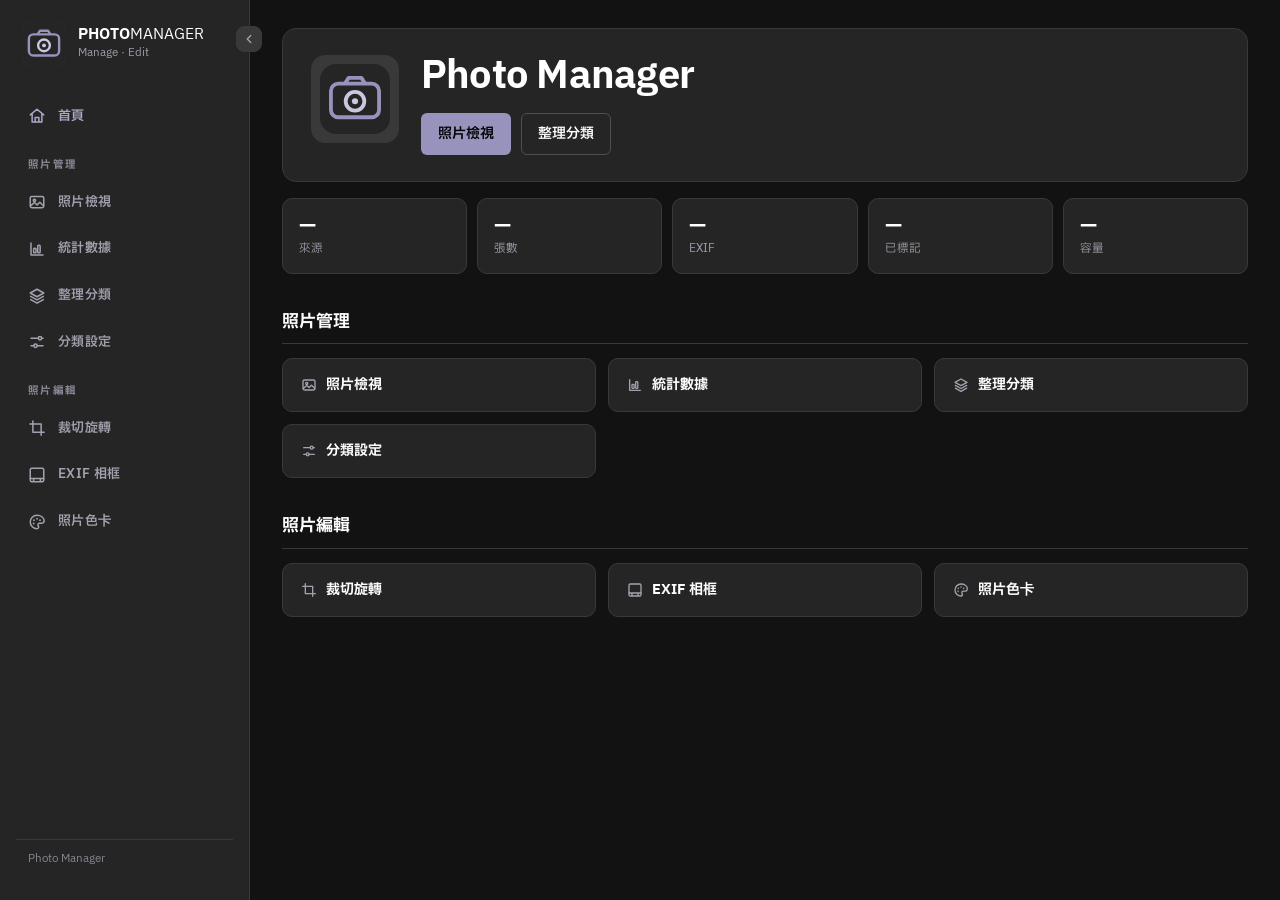
==== index.html @ 5a80de4b "feat: add photo editing tools, modal dialogs, notifications, and sidebar functionality - Implemented" ====
<!DOCTYPE html>
<html lang="zh-Hant">

<head>
  <meta charset="UTF-8">
  <meta name="viewport" content="width=device-width, initial-scale=1.0, viewport-fit=cover">
  <title>Photo Manager</title>
  <meta name="description" content="純前端的照片工具箱: EXIF 檢視與統計、就地分類整理、裁切旋轉、EXIF 相框、照片色卡。照片不會上傳。">
  <meta name="theme-color" content="#252525">

  <meta property="og:type" content="website">
  <meta property="og:title" content="Photo Manager">
  <meta property="og:description" content="純前端的照片工具箱, 照片不會離開這台電腦。">
  <meta property="og:locale" content="zh_TW">
  <meta name="twitter:card" content="summary">

  <link rel="icon" href="assets/images/icon.svg">
  <meta name="apple-mobile-web-app-capable" content="yes">
  <meta name="apple-mobile-web-app-title" content="Photo Manager">

  <link rel="preconnect" href="https://fonts.googleapis.com">
  <link rel="preconnect" href="https://fonts.gstatic.com" crossorigin>
  <link rel="stylesheet"
    href="https://fonts.googleapis.com/css2?family=IBM+Plex+Sans+JP:wght@400;500;700&family=JetBrains+Mono:wght@400;500;700&display=swap">

  <link rel="stylesheet" href="css/theme.css">
  <link rel="stylesheet" href="css/layout.css">
  <link rel="stylesheet" href="css/components.css">
  <link rel="stylesheet" href="css/tools.css">
  <link rel="stylesheet" href="css/pages.css">
  <link rel="stylesheet" href="css/photo.css">
</head>

<body>
  <a class="skip-link" href="#page-outlet">跳到主要內容</a>
  <div class="app">
    <nav class="side-nav" id="side-nav" aria-label="主導覽">
      <button type="button" id="sidebar-toggle" class="sidebar-toggle" aria-label="收合側邊欄" aria-expanded="true"
        title="收合側邊欄">
        <span class="svg-icon icon-chevron-left" style="width:14px;height:14px" aria-hidden="true"></span>
      </button>
      <a class="brand" href="#/home">
        <img class="brand-logo" src="assets/images/icon.svg" alt="Photo Manager 標誌">
        <div class="brand-text">
          <div class="brand-name"><strong>PHOTO</strong>MANAGER</div>
          <div class="brand-sub">Manage · Edit</div>
        </div>
      </a>
      <button type="button" id="nav-menu-toggle" class="nav-menu-toggle" aria-label="開啟選單" aria-expanded="false"
        aria-controls="primary-nav" title="選單">
        <span class="svg-icon icon-menu" style="width:20px;height:20px" aria-hidden="true"></span>
      </button>
      <div class="nav-group" id="primary-nav"></div>
      <div class="nav-spacer"></div>
      <div class="nav-foot" id="nav-foot">
        <div>Photo Manager</div>
      </div>
    </nav>

    <main class="main">
      <!-- 照片來源是跨頁共用的狀態, 所以留在外殼上, 只在需要它的頁面顯示。 -->
      <div class="source-bar" id="sourceBar" hidden>
        <button class="upload-btn" id="pickFolderBtn">開啟資料夾</button>
        <label class="check" title="連同子資料夾裡的照片一起讀入">
          <input type="checkbox" id="recursiveChk" checked> 含子資料夾
        </label>
        <div class="divider"></div>
        <label class="ghost-btn" for="fileInput">選擇檔案</label>
        <input id="fileInput" type="file"
          accept="image/jpeg,image/jpg,image/tiff,image/heic,image/heif,.heic,.heif" multiple>
        <div class="source-info" id="sourceInfo">尚未選擇</div>
        <button class="clear-btn" id="rescanBtn" hidden>重新掃描</button>
        <button class="clear-btn" id="clearBtn">清除</button>
      </div>

      <div class="notice warn" id="fsWarn" hidden></div>

      <div class="progress-wrap" id="progressWrap">
        <div class="progress-track">
          <div class="progress-fill" id="progressFill"></div>
        </div>
        <span class="progress-label" id="progressLabel">處理中…</span>
      </div>

      <div id="page-outlet" tabindex="-1" aria-live="polite">
        <div class="state-block" role="status">
          <div class="spinner" aria-hidden="true"></div>載入中…
        </div>
      </div>
    </main>
  </div>

  <!-- HEIC 只在瀏覽器本機轉成可預覽的 JPEG；原始檔不會上傳或被替換。 -->
  <script src="assets/vendor/heic2any.min.js"></script>
  <!-- 照片引擎: 解碼圖片、解析 EXIF、來源管理、檔案搬移。 -->
  <script src="js/engine/image.js"></script>
  <script src="js/engine/exif.js"></script>
  <script src="js/engine/categories.js"></script>
  <script src="js/engine/library.js"></script>
  <script src="js/engine/organize.js"></script>
  <script type="module" src="js/core/main.js"></script>
</body>

</html>
---- css/theme.css ----
/* css/theme.css — 全站唯一的顏色、字體、尺寸來源。
   任何顏色都必須經過這裡的變數, 元件樣式不直接寫死色碼。 */

:root {
  /** Base text colors */
  --cffy-theme-light-a0: #ffffff;
  --cffy-theme-dark-a0: #000000;

  /** Theme primary colors */
  --cffy-theme-primary-a0: #9893bd;
  --cffy-theme-primary-a10: #a29dc4;
  --cffy-theme-primary-a20: #aca8ca;
  --cffy-theme-primary-a30: #b6b3d1;
  --cffy-theme-primary-a40: #c0bdd8;
  --cffy-theme-primary-a50: #cac8de;

  /** Theme surface colors */
  --cffy-theme-surface-a0: #121212;
  --cffy-theme-surface-a10: #252525;
  --cffy-theme-surface-a20: #393939;
  --cffy-theme-surface-a30: #4f4f4f;
  --cffy-theme-surface-a40: #666;
  --cffy-theme-surface-a50: #7d7d7d;

  /** Success colors */
  --cffy-theme-success-a0: #7dff95;
  --cffy-theme-success-a10: #9dffac;
  --cffy-theme-success-a20: #b8ffc1;

  /** Warning colors */
  --cffy-theme-warning-a0: #ffbc5e;
  --cffy-theme-warning-a10: #ffca83;
  --cffy-theme-warning-a20: #ffd8a4;

  /** Danger colors */
  --cffy-theme-danger-a0: #ff8080;
  --cffy-theme-danger-a10: #ff9b99;
  --cffy-theme-danger-a20: #ffb5b2;

  /** Info colors */
  --cffy-theme-info-a0: #87d1ff;
  --cffy-theme-info-a10: #a1dbff;
  --cffy-theme-info-a20: #b9e4ff;

  /** Semantic aliases */
  --bg: var(--cffy-theme-surface-a0);
  --nav-bg: var(--cffy-theme-surface-a10);
  --card-bg: var(--cffy-theme-surface-a10);
  --card-bg-alt: var(--cffy-theme-surface-a20);
  --border: var(--cffy-theme-surface-a30);
  --border-soft: var(--cffy-theme-surface-a20);
  --text: var(--cffy-theme-light-a0);
  /* 小字輔助文字在 #121212 / #252525 上都維持 WCAG AA。 */
  --text-muted: #a3a1ae;
  --text-dim: #8b8996;
  --primary: var(--cffy-theme-primary-a0);
  --primary-hover: var(--cffy-theme-primary-a10);
  /* 主色是中明度的紫灰, 實心填底時必須配深色文字才有足夠對比。 */
  --on-primary: var(--cffy-theme-dark-a0);
  /* 主色當文字用時提亮一階, 在 #121212 上約 8:1。 */
  --interactive: var(--cffy-theme-primary-a20);
  --link: var(--cffy-theme-primary-a20);
  --success: var(--cffy-theme-success-a0);
  --warning: var(--cffy-theme-warning-a0);
  --critical: var(--cffy-theme-danger-a0);
  --info: var(--cffy-theme-info-a0);
  --disabled: var(--cffy-theme-surface-a40);
  --app-chrome-bg: var(--cffy-theme-surface-a10);

  /* 半透明表面用的 rgb 分量, 仍集中管理在這裡。 */
  --rgb-primary: 152, 147, 189;
  --rgb-info: 135, 209, 255;
  --rgb-success: 125, 255, 149;
  --rgb-warning: 255, 188, 94;
  --rgb-danger: 255, 128, 128;

  /* 圓角級距。全站規則: 圓角不超過該元素短邊的 1/3,
     所以沒有膠囊（999px）或正圓（50%）圓角, 除非另有註記。 */
  --radius-xs: 4px;
  --radius-sm: 6px;
  --radius: 10px;
  --radius-lg: 14px;
  --shadow: 0 4px 20px rgba(0, 0, 0, 0.35);
  --gap: 16px;

  /** Fonts */
  --font-family: "TASA Explorer", "TASA Orbiter", "IBM Plex Sans JP", sans-serif;
  --font-mono: "JetBrains Mono", ui-monospace, SFMono-Regular, Menlo, Consolas, monospace;

  /* Spacing scale */
  --space-1: 4px;
  --space-2: 8px;
  --space-3: 12px;
  --space-4: 16px;
  --space-5: 20px;
  --space-6: 24px;
  --space-8: 32px;
  --space-12: 48px;

  /* Typography scale */
  --text-caption: 11.5px;
  --text-supporting: 12.5px;
  --text-body: 14px;
  --text-label: 13px;
  --text-section: 17px;
  --text-title: 28px;

  /* Control sizes / touch target */
  --control-height: 40px;
  --hit-min: 44px;

  /* Motion */
  --duration-fast: 120ms;
  --duration-default: 180ms;
  --easing-standard: ease;

  /* Focus ring / overlays */
  --color-focus: var(--cffy-theme-primary-a30);
  --focus-ring: 2px solid var(--color-focus);
  --overlay-scrim: rgba(0, 0, 0, 0.6);
  --surface-selected: rgba(var(--rgb-primary), 0.16);

  /* Z-index scale */
  --z-nav: 5;
  --z-progress: 50;
  --z-overlay: 100;
  --z-toast: 200;

  /* ---- 照片管理原有版面沿用的別名 ----
     photo.css 是從舊版 style.css 原樣搬過來的, 那邊寫的是這一組名字;
     在這裡接到上面的語意變數, 改配色時只要動上面就好。 */
  --bg-2: var(--card-bg);
  --bg-3: var(--card-bg-alt);
  --line: var(--border-soft);
  --muted: var(--text-muted);
  --accent: var(--interactive);
  --accent-dim: rgba(var(--rgb-primary), 0.18);
  --on-accent: var(--on-primary);
  --danger: var(--critical);
  --danger-dim: rgba(var(--rgb-danger), 0.14);
  --on-cat: var(--cffy-theme-dark-a0);
  /* 縮圖底色固定是純黑: 照片本身才是主角, 底色不該跟著主題色走。 */
  --thumb-bg: #000;
}
---- css/layout.css ----
/* css/layout.css — app shell: 側邊欄、主內容區與 RWD。 */

* { box-sizing: border-box; }

/* 自訂的 display 值（flex / inline-block…）會蓋掉瀏覽器預設的 [hidden] { display: none },
   一個 hidden 的元素就會照樣顯示出來。統一補回來, 每個元件就不用各自處理。 */
[hidden] { display: none !important; }

@media (prefers-reduced-motion: reduce) {
  *, *::before, *::after {
    scroll-behavior: auto !important;
    animation-duration: 0.01ms !important;
    animation-iteration-count: 1 !important;
    transition-duration: 0.01ms !important;
  }
}

html, body {
  margin: 0;
  padding: 0;
  background: var(--bg);
  color: var(--text);
  font-family: var(--font-family);
  font-size: 15px;
  line-height: 1.6;
  -webkit-font-smoothing: antialiased;
}
html { background: var(--app-chrome-bg); }
body { min-height: 100vh; min-height: 100dvh; }

a { color: var(--link); text-decoration: none; }
a:hover { text-decoration: underline; }
img { max-width: 100%; }
button, a, input, select, textarea { -webkit-tap-highlight-color: transparent; }
button:focus-visible,
a:focus-visible,
input:focus-visible,
select:focus-visible,
textarea:focus-visible,
[tabindex]:focus-visible {
  outline: var(--focus-ring);
  outline-offset: 2px;
}

/* ---------- Custom scrollbars ---------- */
* {
  scrollbar-width: thin;
  scrollbar-color: var(--cffy-theme-surface-a30) transparent;
}
::-webkit-scrollbar { width: 12px; height: 12px; }
::-webkit-scrollbar-track { background: var(--cffy-theme-surface-a0); }
::-webkit-scrollbar-thumb {
  background: var(--cffy-theme-surface-a30);
  /* 拇指在 3px 內距下實寬 6px, 2px 圓角仍在短邊 1/3 以內。 */
  border-radius: 2px;
  border: 3px solid var(--cffy-theme-surface-a0);
  background-clip: padding-box;
}
::-webkit-scrollbar-thumb:hover {
  background: var(--cffy-theme-surface-a40);
  background-clip: padding-box;
}
::-webkit-scrollbar-corner { background: var(--cffy-theme-surface-a0); }

.app { display: flex; min-height: 100vh; }

/* ---------- Sidebar nav ---------- */
.side-nav {
  width: 250px;
  flex-shrink: 0;
  background: var(--nav-bg);
  border-right: 1px solid var(--border-soft);
  padding: 22px 16px;
  display: flex;
  flex-direction: column;
  gap: 6px;
  position: sticky;
  top: 0;
  height: 100vh;
  transition: width 0.18s ease, padding 0.18s ease;
}

.sidebar-toggle {
  position: absolute;
  top: 26px;
  right: -13px;
  /* 26px 搭配 right:-13px 讓它剛好卡在側邊欄邊界上。圓角 8px < 26/3。 */
  width: 26px;
  height: 26px;
  border-radius: 8px;
  border: 1px solid var(--border-soft);
  background: var(--card-bg-alt);
  color: var(--text-muted);
  display: flex;
  align-items: center;
  justify-content: center;
  padding: 0;
  cursor: pointer;
  z-index: var(--z-nav);
  transition: background 0.15s ease, color 0.15s ease, border-color 0.15s ease;
}
.sidebar-toggle:hover { background: var(--primary); color: var(--on-primary); border-color: var(--primary); }
.sidebar-toggle:focus-visible { outline: var(--focus-ring); outline-offset: 2px; }
.sidebar-toggle .svg-icon { transition: transform 0.18s ease; flex-shrink: 0; }

/* brand 是連結, 但它讀起來是站名而不是可點文字, 所以退出全域連結色與底線。 */
.brand {
  position: relative;
  display: flex;
  align-items: center;
  gap: 12px;
  margin-bottom: 24px;
  padding: 0 6px;
  color: var(--text);
  text-decoration: none;
}
.brand:hover, .brand:focus { text-decoration: none; }
.brand:focus-visible { outline: var(--focus-ring); outline-offset: 3px; border-radius: var(--radius-sm); }
.brand-logo {
  width: 44px;
  height: 44px;
  border-radius: var(--radius);
  background: var(--cffy-theme-surface-a20);
  object-fit: cover;
  flex-shrink: 0;
}
.brand-name { font-size: 15px; font-weight: 400; line-height: 1.2; color: var(--text); }
.brand-name strong { font-weight: 700; }
.brand-sub { font-size: 11px; color: var(--text-muted); }
.brand-text { min-width: 0; overflow: hidden; white-space: nowrap; }

.nav-link {
  display: flex;
  align-items: center;
  gap: 12px;
  padding: 10px 12px;
  border-radius: var(--radius-sm);
  color: var(--text-muted);
  font-weight: 600;
  font-size: 13px;
  letter-spacing: 0.03em;
  cursor: pointer;
}
.nav-link:hover { background: var(--card-bg-alt); color: var(--text); text-decoration: none; }
.nav-link.active { color: var(--interactive); }
.nav-link:focus-visible { text-decoration: none; }
.nav-link .ico {
  width: 18px; height: 18px;
  display: inline-flex; align-items: center; justify-content: center;
  flex-shrink: 0;
}
.nav-link .nav-label { overflow: hidden; text-overflow: ellipsis; white-space: nowrap; }
.nav-group { display: contents; }

.nav-menu-toggle {
  display: none;
  align-items: center;
  justify-content: center;
  width: var(--hit-min);
  height: var(--hit-min);
  margin-left: auto;
  padding: 0;
  border: 1px solid transparent;
  border-radius: var(--radius-sm);
  background: transparent;
  color: var(--text-muted);
  cursor: pointer;
}
.nav-menu-toggle:hover { background: var(--card-bg-alt); color: var(--text); }
.nav-menu-toggle:focus-visible { outline: var(--focus-ring); outline-offset: 2px; }
.nav-menu-toggle .bar {
  transition: transform var(--duration-default) var(--easing-standard),
              opacity var(--duration-fast) var(--easing-standard);
  transform-origin: center;
}

.nav-spacer { flex: 1; }
.nav-foot {
  font-size: 11px;
  color: var(--text-dim);
  padding: 10px 12px;
  border-top: 1px solid var(--border-soft);
  line-height: 1.6;
}
.nav-foot a { color: var(--text-muted); }
.nav-foot-links { display: flex; flex-wrap: wrap; gap: 8px; margin-top: 4px; }

/* ---------- 收合成圖示軌 ---------- */
.side-nav.collapsed { width: 76px; padding-left: 10px; padding-right: 10px; }
.side-nav.collapsed .sidebar-toggle .svg-icon { transform: rotate(180deg); }
.side-nav.collapsed .brand { justify-content: center; padding: 0; gap: 0; }
.side-nav.collapsed .brand-text { display: none; }
.side-nav.collapsed .nav-link { justify-content: center; padding: 10px; }
.side-nav.collapsed .nav-link .nav-label { display: none; }
.side-nav.collapsed .nav-foot { display: none; }

/* ---------- Main content ---------- */
.main { flex: 1; min-width: 0; padding: 28px 32px 60px; }

.page-head {
  display: flex;
  justify-content: space-between;
  align-items: flex-start;
  gap: 16px;
  margin-bottom: 22px;
}
.page-title {
  margin: 0;
  font-size: var(--text-title);
  font-weight: 800;
  line-height: 1.15;
  letter-spacing: -0.02em;
  color: var(--text);
}
.page-sub { color: var(--text-muted); margin: 4px 0 0; font-size: 14px; }

/* 頁面內的分段標題。 */
.section-head {
  display: flex;
  align-items: baseline;
  justify-content: space-between;
  gap: 12px;
  flex-wrap: wrap;
  padding-bottom: 8px;
  margin: 34px 0 14px;
  border-bottom: 1px solid var(--border-soft);
}
.section-head:first-child { margin-top: 0; }
.section-title { margin: 0; font-size: var(--text-section); font-weight: 800; }
.section-desc { margin: 3px 0 0; font-size: var(--text-supporting); color: var(--text-muted); }
.section-more {
  display: inline-flex;
  align-items: center;
  gap: 4px;
  font-size: var(--text-supporting);
  font-weight: 700;
  color: var(--text-muted);
}
.section-more:hover { color: var(--interactive); text-decoration: none; }

/* ---------- 窄螢幕: 頂欄 + 漢堡選單 ---------- */
@media (max-width: 768px) {
  .app { flex-direction: column; }
  .side-nav {
    width: 100%;
    height: auto;
    position: sticky;
    top: 0;
    z-index: var(--z-nav);
    flex-direction: row;
    flex-wrap: wrap;
    align-items: center;
    gap: 0;
    overflow: visible;
    padding:
      calc(10px + env(safe-area-inset-top, 0px))
      calc(14px + env(safe-area-inset-right, 0px))
      10px
      calc(14px + env(safe-area-inset-left, 0px));
  }
  .sidebar-toggle { display: none; }
  .side-nav.collapsed { width: 100%; padding-left: 14px; padding-right: 14px; }
  .side-nav.collapsed .brand { justify-content: flex-start; padding: 0 6px; gap: 12px; }
  .side-nav.collapsed .brand-text { display: revert; }
  .brand { margin-bottom: 0; margin-right: 8px; }

  .nav-menu-toggle { display: inline-flex; }
  .side-nav.menu-open .nav-menu-toggle { color: var(--text); background: var(--card-bg-alt); }
  .side-nav.menu-open .nav-menu-toggle .svg-icon {
    -webkit-mask-image: url("../assets/icons/x.svg");
    mask-image: url("../assets/icons/x.svg");
  }

  .nav-group {
    display: none;
    flex-basis: 100%;
    flex-direction: column;
    gap: 2px;
    margin-top: 10px;
    padding-top: 10px;
    border-top: 1px solid var(--border-soft);
  }
  .side-nav.menu-open .nav-group,
  .side-nav.menu-open.collapsed .nav-group { display: flex; }
  .nav-link,
  .side-nav.collapsed .nav-link {
    justify-content: flex-start;
    padding: 11px 12px;
    min-height: var(--hit-min);
  }
  .nav-link .nav-label,
  .side-nav.collapsed .nav-link .nav-label { display: revert; }
  .nav-link.active { background: var(--card-bg-alt); }

  .nav-spacer { display: none; }
  .nav-foot { display: none; }
  .main {
    padding:
      18px
      calc(16px + env(safe-area-inset-right, 0px))
      calc(48px + env(safe-area-inset-bottom, 0px))
      calc(16px + env(safe-area-inset-left, 0px));
  }
}

@media (max-width: 480px) {
  .page-head { flex-direction: column; }
  .page-title { font-size: 22px; }
  .brand { gap: 8px; margin-right: 4px; padding-inline: 0; }
  .brand-logo { width: 38px; height: 38px; }
  .brand-name { font-size: 13px; }
  .brand-sub { display: none; }
}

.sr-only {
  position: absolute; width: 1px; height: 1px; padding: 0; margin: -1px;
  overflow: hidden; clip: rect(0,0,0,0); white-space: nowrap; border: 0;
}

/* 鍵盤使用者第一個焦點, 可以直接跳過側邊欄。 */
.skip-link {
  position: fixed;
  top: 8px;
  left: -9999px;
  z-index: var(--z-toast);
  padding: 10px 16px;
  border-radius: var(--radius-sm);
  background: var(--primary);
  color: var(--on-primary);
  font-size: var(--text-label);
  font-weight: 700;
}
.skip-link:focus { left: 8px; text-decoration: none; }
#page-outlet:focus { outline: none; }

kbd {
  font-family: var(--font-mono);
  font-size: 11px;
  line-height: 1;
  padding: 3px 5px;
  border: 1px solid var(--border);
  border-bottom-width: 2px;
  border-radius: var(--radius-xs);
  background: var(--card-bg-alt);
  color: var(--text-muted);
  white-space: nowrap;
}
---- css/components.css ----
/* css/components.css — 跨頁面共用的小元件。 */

/* ---------- Cards ---------- */
.card {
  background: var(--card-bg);
  border: 1px solid var(--border-soft);
  border-radius: var(--radius-lg);
  padding: 18px;
}
.card + .card { margin-top: 16px; }
.card-title {
  font-size: 13px;
  font-weight: 700;
  letter-spacing: 0.02em;
  color: var(--text-muted);
  margin: 0 0 14px;
}

/* ---------- Buttons ---------- */
.btn {
  font-family: inherit;
  font-size: 14px;
  font-weight: 600;
  border: 1px solid transparent;
  border-radius: var(--radius-sm);
  padding: 9px 16px;
  cursor: pointer;
  display: inline-flex;
  align-items: center;
  gap: 8px;
  background: var(--card-bg-alt);
  color: var(--text);
  transition: background 0.12s ease, border-color 0.12s ease;
}
.btn:hover { background: var(--border); text-decoration: none; }
.btn:focus-visible { outline: var(--focus-ring); outline-offset: 2px; }
/* 主色是中性灰, 實心按鈕一定要配深色文字才有 AA 對比。 */
.btn-primary { background: var(--primary); color: var(--on-primary); }
.btn-primary:hover { background: var(--primary-hover); }
.btn-ghost { background: transparent; border-color: var(--border); color: var(--text); }
.btn-ghost:hover { background: var(--card-bg-alt); }
.btn-sm { padding: 6px 11px; font-size: 12.5px; }
.btn .btn-ico { display: inline-flex; align-items: center; justify-content: center; flex-shrink: 0; }
.svg-icon {
  display: inline-block;
  flex: 0 0 auto;
  background: currentColor;
  -webkit-mask-position: center;
  mask-position: center;
  -webkit-mask-size: contain;
  mask-size: contain;
  -webkit-mask-repeat: no-repeat;
  mask-repeat: no-repeat;
}
.icon-home { -webkit-mask-image: url("../assets/icons/home.svg"); mask-image: url("../assets/icons/home.svg"); }
.icon-book { -webkit-mask-image: url("../assets/icons/book.svg"); mask-image: url("../assets/icons/book.svg"); }
.icon-search { -webkit-mask-image: url("../assets/icons/search.svg"); mask-image: url("../assets/icons/search.svg"); }
.icon-filter { -webkit-mask-image: url("../assets/icons/filter.svg"); mask-image: url("../assets/icons/filter.svg"); }
.icon-x { -webkit-mask-image: url("../assets/icons/x.svg"); mask-image: url("../assets/icons/x.svg"); }
.icon-alert { -webkit-mask-image: url("../assets/icons/alert.svg"); mask-image: url("../assets/icons/alert.svg"); }
.icon-check { -webkit-mask-image: url("../assets/icons/check.svg"); mask-image: url("../assets/icons/check.svg"); }
.icon-info { -webkit-mask-image: url("../assets/icons/info.svg"); mask-image: url("../assets/icons/info.svg"); }
.icon-link { -webkit-mask-image: url("../assets/icons/link.svg"); mask-image: url("../assets/icons/link.svg"); }
.icon-copy { -webkit-mask-image: url("../assets/icons/copy.svg"); mask-image: url("../assets/icons/copy.svg"); }
.icon-arrow-right { -webkit-mask-image: url("../assets/icons/arrow-right.svg"); mask-image: url("../assets/icons/arrow-right.svg"); }
.icon-external { -webkit-mask-image: url("../assets/icons/external.svg"); mask-image: url("../assets/icons/external.svg"); }
.icon-tool { -webkit-mask-image: url("../assets/icons/tool.svg"); mask-image: url("../assets/icons/tool.svg"); }
.icon-grid { -webkit-mask-image: url("../assets/icons/grid.svg"); mask-image: url("../assets/icons/grid.svg"); }
.icon-play { -webkit-mask-image: url("../assets/icons/play.svg"); mask-image: url("../assets/icons/play.svg"); }
.icon-pause { -webkit-mask-image: url("../assets/icons/pause.svg"); mask-image: url("../assets/icons/pause.svg"); }
.icon-lock { -webkit-mask-image: url("../assets/icons/lock.svg"); mask-image: url("../assets/icons/lock.svg"); }
.icon-chevron-left { -webkit-mask-image: url("../assets/icons/chevron-left.svg"); mask-image: url("../assets/icons/chevron-left.svg"); }
.icon-menu { -webkit-mask-image: url("../assets/icons/menu.svg"); mask-image: url("../assets/icons/menu.svg"); }
.icon-image { -webkit-mask-image: url("../assets/icons/image.svg"); mask-image: url("../assets/icons/image.svg"); }
.icon-chart { -webkit-mask-image: url("../assets/icons/chart.svg"); mask-image: url("../assets/icons/chart.svg"); }
.icon-layers { -webkit-mask-image: url("../assets/icons/layers.svg"); mask-image: url("../assets/icons/layers.svg"); }
.icon-sliders { -webkit-mask-image: url("../assets/icons/sliders.svg"); mask-image: url("../assets/icons/sliders.svg"); }
.icon-crop { -webkit-mask-image: url("../assets/icons/crop.svg"); mask-image: url("../assets/icons/crop.svg"); }
.icon-frame { -webkit-mask-image: url("../assets/icons/frame.svg"); mask-image: url("../assets/icons/frame.svg"); }
.icon-palette { -webkit-mask-image: url("../assets/icons/palette.svg"); mask-image: url("../assets/icons/palette.svg"); }
.icon-rotate { -webkit-mask-image: url("../assets/icons/rotate.svg"); mask-image: url("../assets/icons/rotate.svg"); }
.icon-upload { -webkit-mask-image: url("../assets/icons/upload.svg"); mask-image: url("../assets/icons/upload.svg"); }
.icon-download { -webkit-mask-image: url("../assets/icons/download.svg"); mask-image: url("../assets/icons/download.svg"); }
.icon-folder { -webkit-mask-image: url("../assets/icons/folder.svg"); mask-image: url("../assets/icons/folder.svg"); }
.icon-plus { -webkit-mask-image: url("../assets/icons/plus.svg"); mask-image: url("../assets/icons/plus.svg"); }
.icon-trash { -webkit-mask-image: url("../assets/icons/trash.svg"); mask-image: url("../assets/icons/trash.svg"); }
.icon-rotate-left { -webkit-mask-image: url("../assets/icons/rotate-left.svg"); mask-image: url("../assets/icons/rotate-left.svg"); }
.icon-rotate-right { -webkit-mask-image: url("../assets/icons/rotate-right.svg"); mask-image: url("../assets/icons/rotate-right.svg"); }
.icon-flip-h { -webkit-mask-image: url("../assets/icons/flip-h.svg"); mask-image: url("../assets/icons/flip-h.svg"); }
.icon-flip-v { -webkit-mask-image: url("../assets/icons/flip-v.svg"); mask-image: url("../assets/icons/flip-v.svg"); }
.icon-reset { -webkit-mask-image: url("../assets/icons/reset.svg"); mask-image: url("../assets/icons/reset.svg"); }
.btn:disabled { color: var(--disabled); opacity: 0.65; cursor: not-allowed; }


/* ---------- Inputs ---------- */
input, select, textarea {
  width: 100%;
  font-family: inherit;
  font-size: 14px;
  background: var(--cffy-theme-surface-a0);
  color: var(--text);
  border: 1px solid var(--border);
  border-radius: var(--radius-sm);
  padding: 9px 11px;
}
input:focus, select:focus, textarea:focus {
  outline: none;
  border-color: var(--primary);
  box-shadow: 0 0 0 2px rgba(var(--rgb-primary), 0.3);
}

/* ---------- Search ---------- */
.search-box { position: relative; }
.search-box .ico {
  position: absolute; left: 12px; top: 50%; transform: translateY(-50%);
  color: var(--text-muted); pointer-events: none;
  display: inline-flex; align-items: center;
}
.search-box input { padding-left: 36px; }
input[type="search"]::-webkit-search-cancel-button {
  appearance: none;
  width: 16px;
  height: 16px;
  background-color: var(--text-muted);
  -webkit-mask: url("../assets/icons/x.svg") center / contain no-repeat;
  mask: url("../assets/icons/x.svg") center / contain no-repeat;
  cursor: pointer;
}

/* ---------- Badges / chips ---------- */
/* 圓角都控制在各自短邊（高度）的 1/3 以內。 */
.badge {
  display: inline-flex;
  align-items: center;
  gap: 6px;
  font-size: var(--text-caption);
  font-weight: 700;
  padding: 4px 10px;
  border: 1px solid var(--border-soft);
  border-radius: var(--radius-xs);
  background: var(--card-bg-alt);
  color: var(--text-muted);
  letter-spacing: 0.02em;
  white-space: nowrap;
}

.tag-list { display: flex; flex-wrap: wrap; gap: 6px; }

/* ---------- 類別／標籤（顏色由 data/site.json 以 inline style 帶入） ---------- */
.cat-tag,
.doc-tag {
  display: inline-flex; align-items: center;
  font-size: var(--text-caption); font-weight: 700; line-height: 1.4;
  padding: 2px 9px; border-radius: var(--radius-xs);
  letter-spacing: 0.02em;
  white-space: nowrap;
}
.doc-tag {
  gap: 5px;
  color: var(--chip-color, var(--text-muted));
  background: color-mix(in srgb, var(--chip-color, var(--text-muted)) 15%, transparent);
  border: 1px solid color-mix(in srgb, var(--chip-color, var(--text-muted)) 30%, transparent);
}
.doc-tag::before {
  content: ""; width: 6px; height: 6px; border-radius: 1.5px;
  background: currentColor;
}

/* ---------- Modal ---------- */
.modal-overlay {
  position: fixed; inset: 0;
  background: var(--overlay-scrim);
  display: flex; align-items: center; justify-content: center;
  padding: 20px;
  z-index: var(--z-overlay);
  opacity: 0;
  pointer-events: none;
  transition: opacity 0.15s ease;
}
.modal-overlay.open { opacity: 1; pointer-events: auto; }
.modal {
  background: var(--card-bg);
  border: 1px solid var(--border);
  border-radius: var(--radius-lg);
  width: 100%;
  max-width: 560px;
  max-height: 90vh;
  overflow-y: auto;
  scrollbar-gutter: stable;
  box-shadow: var(--shadow);
  transform: translateY(8px);
  transition: transform 0.15s ease;
}
.modal-overlay.open .modal { transform: translateY(0); }
.modal-head {
  display: flex; justify-content: space-between; align-items: center;
  padding: 16px 20px;
  border-bottom: 1px solid var(--border-soft);
  position: sticky; top: 0; background: var(--card-bg); z-index: 1;
}
.modal-head h2 { margin: 0; font-size: var(--text-section); }
.modal-body { padding: 20px; }
.modal-foot {
  display: flex; justify-content: flex-end; gap: 10px;
  padding: 14px 20px;
  border-top: 1px solid var(--border-soft);
  position: sticky; bottom: 0; background: var(--card-bg);
}
.modal-close {
  background: transparent; border: none; color: var(--text-muted);
  font-size: 22px; cursor: pointer; line-height: 1;
  min-width: var(--hit-min); min-height: var(--hit-min);
  display: inline-flex; align-items: center; justify-content: center;
  margin: -8px -8px -8px 0; border-radius: var(--radius-sm);
}
.modal-close:hover { color: var(--text); background: var(--card-bg-alt); }
.modal-close:focus-visible { outline: var(--focus-ring); outline-offset: -2px; }

@media (max-width: 480px) {
  .modal-overlay { padding: 0; }
  .modal { max-width: 100%; max-height: 100vh; height: 100%; border-radius: 0; }
}

/* ---------- Toast ---------- */
.toast-stack {
  position: fixed; top: 18px; right: 18px;
  display: flex; flex-direction: column; gap: 10px;
  z-index: var(--z-toast); max-width: 340px;
}
.toast {
  background: var(--card-bg-alt);
  border: 1px solid var(--border);
  border-left-width: 4px;
  border-radius: var(--radius-sm);
  padding: 12px 14px;
  display: flex; gap: 10px; align-items: flex-start;
  box-shadow: var(--shadow);
  animation: toast-in 0.2s ease;
}
@keyframes toast-in { from { opacity: 0; transform: translateX(20px); } to { opacity: 1; transform: none; } }
.toast.leaving { opacity: 0; transform: translateX(20px); transition: all 0.2s ease; }
.toast-success { border-left-color: var(--success); }
.toast-warning { border-left-color: var(--warning); }
.toast-danger  { border-left-color: var(--critical); }
.toast-info    { border-left-color: var(--info); }
.toast-success .toast-ico { color: var(--success); }
.toast-warning .toast-ico { color: var(--warning); }
.toast-danger  .toast-ico { color: var(--critical); }
.toast-info    .toast-ico { color: var(--info); }
.toast-ico { display: inline-flex; align-items: center; margin-top: 1px; flex-shrink: 0; }
.toast-body { flex: 1; min-width: 0; }
.toast-title { font-weight: 700; font-size: 13.5px; }
.toast-msg { font-size: var(--text-supporting); color: var(--text-muted); margin-top: 2px; }
.toast-x {
  background: none; border: none; color: var(--text-muted); cursor: pointer; font-size: 16px;
  min-width: 32px; min-height: 32px; display: inline-flex; align-items: center; justify-content: center;
  margin: -6px -6px -6px 0; border-radius: var(--radius-sm); flex-shrink: 0;
}
.toast-x:hover { color: var(--text); background: var(--border); }
.toast-x:focus-visible { outline: var(--focus-ring); outline-offset: -2px; }

@media (max-width: 480px) {
  .toast-stack { left: 12px; right: 12px; max-width: none; }
}

/* ---------- 空狀態 / 載入中 ---------- */
.state-block {
  text-align: center;
  padding: 44px 20px;
  color: var(--text-muted);
}
.state-block .ico { opacity: 0.6; display: block; margin-bottom: 10px; }
.state-block .ico .svg-icon { display: inline-block; }
.state-block .st-title { font-weight: 700; color: var(--text); margin-bottom: 4px; }
.state-block .st-msg { font-size: 13px; }

/* 圓角 8px < 26/3, 跟其他元件同一套規則; 轉起來一樣讀得出是載入中。 */
.spinner {
  width: 26px; height: 26px;
  border: 3px solid var(--border);
  border-top-color: var(--primary);
  border-radius: 8px;
  margin: 0 auto 12px;
  animation: spin 0.8s linear infinite;
}
@keyframes spin { to { transform: rotate(360deg); } }

/* ---------- Banners ---------- */
.banner {
  display: flex; align-items: center; gap: 10px;
  padding: 10px 14px;
  border-radius: var(--radius-sm);
  font-size: 13px;
  margin-bottom: 18px;
  border: 1px solid var(--border);
}
.banner a { color: inherit; text-decoration: underline; }
.banner-warning { background: rgba(var(--rgb-warning), 0.1); border-color: rgba(var(--rgb-warning), 0.35); color: var(--cffy-theme-warning-a10); }
.banner-info { background: rgba(var(--rgb-info), 0.1); border-color: rgba(var(--rgb-info), 0.35); color: var(--cffy-theme-info-a10); }
.banner-danger { background: rgba(var(--rgb-danger), 0.1); border-color: rgba(var(--rgb-danger), 0.35); color: var(--cffy-theme-danger-a10); }

@media (pointer: coarse) {
  .btn,
  .toast-x { min-height: var(--hit-min); }
}
---- css/tools.css ----
/* css/tools.css — 內文裡的工具區塊。
   顏色一律走 theme.css 的變數, 這裡不寫死任何色碼。 */

/* ================= 佔位與外框 ================= */
/* 工具是內文的一部分, 所以外距跟段落、程式碼區塊對齊。 */
.doc-content .tool-slot {
  margin: 18px 0 22px;
}
.doc-content .tool-slot.is-loading::before {
  content: "載入工具…";
  display: block;
  padding: 26px 18px;
  text-align: center;
  font-size: var(--text-supporting);
  color: var(--text-dim);
  border: 1px dashed var(--border);
  border-radius: var(--radius);
  background: var(--cffy-theme-surface-a0);
}
/* 掛載前的備援文字（沒有 JavaScript 時會一直留著）。 */
.doc-content .tool-slot:not([data-tool-ready]) > * { margin-block: 0; }

.tool-panel {
  display: flex;
  flex-direction: column;
  /* 同一段裡的東西靠緊一點；段落之間的距離由 .tool-subhead 自己撐開。 */
  gap: 12px;
  padding: 18px;
  border: 1px solid var(--border);
  border-radius: var(--radius-lg);
  background: var(--cffy-theme-surface-a0);
  /* 內文是 15.5px／1.75, 工具是操作介面, 收緊一點才不會鬆散。 */
  font-size: var(--text-body);
  line-height: 1.5;
}

/* 一排裡的欄位平分寬度, 放不下就換行。 */
.tool-row {
  display: grid;
  grid-template-columns: repeat(auto-fit, minmax(170px, 1fr));
  gap: 14px 12px;
  align-items: start;
}
/* display: grid 會蓋掉 UA 的 [hidden] { display: none }, 所以要自己補回來。 */
.tool-row[hidden], .tool-field[hidden], .tool-actions[hidden], .tool-out[hidden] { display: none; }
/* 同一排的欄位共用「標籤／控制項／說明」三條列軌, 
   有說明文字的欄位就不會把自己的輸入框往上頂 —— 一排的輸入框一定切齊。 */
@supports (grid-template-rows: subgrid) {
  .tool-row > .tool-field {
    grid-row: span 3;
    grid-template-rows: subgrid;
  }
}
.tool-row > .tool-block { min-width: 0; }

.tool-actions {
  display: flex;
  flex-wrap: wrap;
  gap: 8px;
  align-items: center;
  margin-top: 6px;
}
.tool-preview-meta {
  display: flex;
  align-items: center;
  justify-content: space-between;
  gap: 12px;
  height: 32px;
  min-width: 0;
  overflow: hidden;
}

.tool-subhead {
  display: flex;
  align-items: center;
  gap: 8px;
  font-size: var(--text-section);
  font-weight: 800;
  line-height: 1.25;
  letter-spacing: 0.02em;
  color: var(--text);
  margin-top: 8px;
  padding-top: 18px;
  border-top: 1px solid var(--border-soft);
}
.tool-subhead::before {
  content: "";
  width: 3px;
  height: 16px;
  flex: 0 0 auto;
  border-radius: 1px;
  background: var(--primary);
}
.tool-panel > .tool-subhead:first-child { border-top: none; margin-top: 0; padding-top: 0; }

/* ================= 欄位 ================= */
/* 三列: 標籤、控制項、說明。沒有說明時第三列高度是 0, 不佔位。 */
.tool-field {
  display: grid;
  grid-template-rows: auto auto auto;
  align-content: start;
  row-gap: 6px;
  min-width: 0;
}
.tool-field-label {
  font-size: var(--text-caption);
  font-weight: 800;
  letter-spacing: 0.055em;
  color: var(--text-muted);
  align-self: end;
  margin-top: 3px;
}
.tool-field-hint {
  font-size: var(--text-caption);
  line-height: 1.45;
  color: var(--text-dim);
}

/* 內文的 .doc-content 有自己的 input 樣式, 這裡要蓋過去。 */
.doc-content .tool-input,
.doc-content .tool-textarea,
.tool-input,
.tool-textarea {
  width: 100%;
  font-family: inherit;
  font-size: var(--text-body);
  line-height: 1.5;
  color: var(--text);
  background: var(--card-bg);
  border: 1px solid var(--border);
  border-radius: var(--radius-sm);
  padding: 8px 11px;
}
.tool-input { height: var(--control-height); }
select.tool-input { cursor: pointer; }
.tool-textarea { resize: vertical; min-height: 90px; }
.is-mono, .doc-content .is-mono {
  font-family: var(--font-mono);
  font-size: 13.5px;
  /* 數字對齊, 換算結果一列一列看下來才不會跳。 */
  font-variant-numeric: tabular-nums;
}
.tool-input:focus, .tool-textarea:focus {
  outline: none;
  border-color: var(--primary);
  box-shadow: 0 0 0 2px rgba(var(--rgb-primary), 0.3);
}
.tool-input.is-invalid, .tool-textarea.is-invalid {
  border-color: color-mix(in srgb, var(--critical) 60%, transparent);
}
/* 數字輸入的上下箭頭在這裡只會擋路。 */
.tool-input[type="number"] { appearance: textfield; -moz-appearance: textfield; }
.tool-input[type="number"]::-webkit-outer-spin-button,
.tool-input[type="number"]::-webkit-inner-spin-button { appearance: none; margin: 0; }

/* ================= 分頁鈕 ================= */
.tool-segmented {
  display: inline-flex;
  padding: 3px;
  gap: 3px;
  border: 1px solid var(--border);
  border-radius: var(--radius-sm);
  background: var(--card-bg);
}
.tool-seg {
  font-family: inherit;
  font-size: var(--text-supporting);
  font-weight: 600;
  padding: 6px 14px;
  border: none;
  border-radius: var(--radius-xs);
  background: transparent;
  color: var(--text-muted);
  cursor: pointer;
  transition: background var(--duration-fast) var(--easing-standard),
              color var(--duration-fast) var(--easing-standard);
}
.tool-seg:hover { color: var(--text); }
.tool-seg:focus-visible { outline: var(--focus-ring); outline-offset: 1px; }
.tool-seg.is-active { background: var(--primary); color: var(--on-primary); }

/* ================= 結果 ================= */
.tool-out {
  display: flex;
  align-items: center;
  gap: 12px;
  padding: 9px 10px 9px 13px;
  border: 1px solid var(--border-soft);
  border-radius: var(--radius-sm);
  background: var(--card-bg);
}
.tool-out-label {
  flex: 0 0 auto;
  min-width: 84px;
  font-size: var(--text-caption);
  font-weight: 700;
  color: var(--text-muted);
}
.tool-out-value {
  flex: 1 1 auto;
  min-width: 0;
  color: var(--text);
  overflow-x: auto;
  white-space: nowrap;
}
.tool-out.is-empty .tool-out-value::before {
  content: "—";
  color: var(--text-dim);
}
/* 一整組結果列疊在一起時的間距。 */
.tool-outs { display: flex; flex-direction: column; gap: 6px; }

.tool-copy {
  display: inline-flex;
  align-items: center;
  gap: 6px;
  flex: 0 0 auto;
  font-family: inherit;
  font-size: var(--text-caption);
  font-weight: 600;
  padding: 5px 10px;
  border: 1px solid var(--border);
  border-radius: var(--radius-sm);
  background: var(--card-bg-alt);
  color: var(--text-muted);
  cursor: pointer;
  transition: color var(--duration-fast) var(--easing-standard),
              border-color var(--duration-fast) var(--easing-standard),
              background var(--duration-fast) var(--easing-standard);
}
.tool-copy:hover { color: var(--text); border-color: var(--cffy-theme-surface-a40); background: var(--border); }
.tool-copy:focus-visible { outline: var(--focus-ring); outline-offset: 2px; }
.tool-copy .tool-copy-ico { display: inline-flex; align-items: center; }
.tool-copy.is-copied {
  color: var(--success);
  border-color: color-mix(in srgb, var(--success) 45%, transparent);
  background: color-mix(in srgb, var(--success) 14%, transparent);
}

/* 工具掛在 .doc-content 底下, 內文的 `p { margin-bottom: 16px }` specificity 比較高, 
   要蓋掉就得同樣帶上 .doc-content。下面的 li 與 checkbox 也是同一個原因。 */
.doc-content .tool-status,
.tool-status {
  margin: 0;
  font-size: var(--text-supporting);
  font-weight: 600;
}
.tool-status[hidden] { display: none; }
.tool-status.is-ok { color: var(--success); }
.tool-status.is-warn { color: var(--warning); }
.tool-status.is-error { color: var(--critical); }

/* ================= 其他共用的小東西 ================= */
/* 一次列出一整排結果（字數統計那種）。 */
.tool-convert-list {
  display: grid;
  grid-template-columns: repeat(auto-fill, minmax(230px, 1fr));
  gap: 6px;
}

@media (max-width: 560px) {
  .tool-panel { padding: 14px; }
  .tool-out { flex-wrap: wrap; }
  .tool-out-label { min-width: 0; flex-basis: 100%; }
  .tool-copy .tool-copy-label { display: none; }
}

@media (pointer: coarse) {
  .tool-copy, .tool-seg, .tool-flag { min-height: var(--hit-min); }
}

.tool-flag {
  display: inline-flex;
  align-items: center;
  gap: 0;
  padding: 2px;
  border: 1px solid var(--border);
  border-radius: var(--radius-sm);
  background: var(--card-bg);
  font-size: var(--text-supporting);
  font-weight: 600;
  color: var(--text-muted);
  cursor: pointer;
}
.tool-flag > span {
  padding: 5px 12px;
  border-radius: var(--radius-xs);
  transition: background var(--duration-fast) var(--easing-standard),
              color var(--duration-fast) var(--easing-standard);
}
.tool-flag:hover > span { color: var(--text); }
.tool-flag:has(.tool-check:checked) > span {
  color: var(--on-primary);
  background: var(--primary);
}
.tool-flag:has(.tool-check:focus-visible) {
  outline: var(--focus-ring);
  outline-offset: 2px;
}
.doc-content .tool-flag .tool-check,
.tool-check {
  position: absolute;
  width: 1px;
  height: 1px;
  margin: 0;
  opacity: 0;
  pointer-events: none;
}

/* ================= 滑桿 / 顏色 / 開關 ================= */
/* 軌道 8px 高、圓角 2px; 滑塊是 10x22 的直立方塊、圓角 3px ——
   兩個都在自己短邊的 1/3 以內。拉過的那一段用 --fill（JS 算出來的百分比）填色,
   一眼就看得出現在偏左還偏右。 */
input[type="range"],
.tool-range {
  -webkit-appearance: none;
  appearance: none;
  width: 100%;
  height: var(--control-height);
  padding: 0;
  margin: 0;
  background: transparent;
  border: none;
  cursor: pointer;
  --fill: 0%;
}
input[type="range"]:focus-visible,
.tool-range:focus-visible { outline: var(--focus-ring); outline-offset: 2px; }

input[type="range"]::-webkit-slider-runnable-track {
  height: 8px;
  border-radius: 2px;
  background:
    linear-gradient(to right,
      var(--primary) 0 var(--fill),
      var(--cffy-theme-surface-a20) var(--fill) 100%);
}
input[type="range"]::-webkit-slider-thumb {
  -webkit-appearance: none;
  appearance: none;
  width: 10px;
  height: 22px;
  margin-top: -7px;
  border: none;
  border-radius: 3px;
  background: var(--cffy-theme-primary-a30);
}
input[type="range"]:hover::-webkit-slider-thumb { background: var(--cffy-theme-primary-a50); }

input[type="range"]::-moz-range-track {
  height: 8px;
  border-radius: 2px;
  background: var(--cffy-theme-surface-a20);
}
input[type="range"]::-moz-range-progress {
  height: 8px;
  border-radius: 2px;
  background: var(--primary);
}
input[type="range"]::-moz-range-thumb {
  width: 10px;
  height: 22px;
  border: none;
  border-radius: 3px;
  background: var(--cffy-theme-primary-a30);
}
input[type="range"]:disabled { cursor: not-allowed; opacity: 0.5; }

.tool-range-value {
  float: right;
  font-family: var(--font-mono);
  font-weight: 500;
  color: var(--text);
  font-variant-numeric: tabular-nums;
}
.tool-color {
  width: 100%;
  height: var(--control-height);
  padding: 3px;
  background: var(--card-bg);
  border: 1px solid var(--border);
  border-radius: var(--radius-sm);
  cursor: pointer;
}
.tool-color::-webkit-color-swatch-wrapper { padding: 0; }
.tool-color::-webkit-color-swatch { border: none; border-radius: var(--radius-xs); }

/* 只有圖示的按鈕與開關: 寬度收到跟高度差不多, 一整排才不會被文字撐開。 */
.btn-icon,
.tool-flag.is-icon {
  width: var(--control-height);
  padding: 0;
  justify-content: center;
}
.tool-flag.is-icon > .tool-flag-ico {
  display: inline-flex;
  align-items: center;
  justify-content: center;
  width: 100%;
  height: 100%;
  border-radius: var(--radius-xs);
}

/* ================= 同一列的控制項一樣高 ================= */
/* 一排欄位並排時, 高矮不一會讓整排看起來是歪的。所有控制項一律吃 --control-height。 */
.tool-field > .tool-input,
.tool-field > .tool-color,
.tool-field > .tool-segmented,
.tool-field > .tool-range,
.tool-field > .ctl-row,
.tool-field > .ctl-row > .btn,
.tool-field > .ctl-row > .tool-flag,
.tool-actions > .btn,
.tool-actions > .tool-copy,
.tool-actions > button,
.picker > .btn,
.tool-segmented,
.tool-flag {
  height: var(--control-height);
}
.tool-field > .ctl-row { display: flex; align-items: stretch; flex-wrap: wrap; gap: 6px; }
.tool-field > .ctl-row > .btn { padding-inline: 12px; }
.tool-segmented { align-items: stretch; }
.tool-seg { display: inline-flex; align-items: center; justify-content: center; padding-block: 0; }
.tool-flag { display: inline-flex; align-items: center; padding: 3px; }
.tool-flag > span { display: inline-flex; align-items: center; height: 100%; }

/* ================= 工具版面: 左預覽、右控制 ================= */
/* 用 container 而不是 @media: 工具住在主內容欄裡, 欄寬會隨側邊欄收合而變,
   看視窗寬度會判斷錯。 */
.tool-board { container-type: inline-size; }

.tool-shell {
  display: grid;
  gap: 16px;
  align-items: start;
  --stage-h: min(340px, 40vh);
  --stage-h: min(340px, 40svh);
}

.tool-side,
.tool-controls {
  display: flex;
  flex-direction: column;
  gap: 12px;
  min-width: 0;
}

/* 控制欄比較窄, 每組分頁鈕固定等分寬度, 免得短標籤被 flex 壓成直排。 */
.tool-controls .tool-segmented {
  display: grid;
  grid-auto-flow: column;
  grid-auto-columns: minmax(0, 1fr);
  width: 100%;
}
.tool-controls .tool-seg {
  min-width: 0;
  padding-inline: 6px;
  white-space: nowrap;
  word-break: keep-all;
}

/* 預覽釘在上面: 捲到下面改設定時, 結果一直留在畫面上。
   底色是必要的 —— 控制項會從它後面捲過去。 */
.tool-side {
  position: sticky;
  top: var(--tool-stick, 8px);
  z-index: 1;
  background: var(--cffy-theme-surface-a0);
  padding-bottom: 10px;
}

.tool-controls > .tool-subhead:first-child {
  border-top: none;
  margin-top: 0;
  padding-top: 0;
}

@container (min-width: 560px) {
  .tool-shell {
    grid-template-columns: minmax(0, 1fr) minmax(0, 1fr);
    --stage-h: min(520px, 60vh);
    --stage-h: min(520px, 60svh);
  }
  /* 欄位變窄一半, 換行門檻要跟著降, 不然每一列都會拆成上下兩行。 */
  .tool-controls .tool-row { grid-template-columns: repeat(auto-fit, minmax(124px, 1fr)); }
}

/* ================= 照片區 ================= */
/* 高度固定: 有沒有放照片、照片是直是橫, 整個框都不會變大變小, 後面的控制項也就不會跳。 */
.tool-stage {
  position: relative;
  --stage-pad: 12px;
  display: grid;
  place-items: center;
  height: var(--stage-h);
  padding: var(--stage-pad);
  border: 1px solid var(--border-soft);
  border-radius: var(--radius);
  background:
    repeating-conic-gradient(var(--cffy-theme-surface-a10) 0% 25%, var(--cffy-theme-surface-a0) 0% 50%)
    50% / 22px 22px;
  overflow: hidden;
}
.tool-stage > * { grid-area: 1 / 1; max-width: 100%; max-height: 100%; }
.tool-stage canvas { display: block; max-width: 100%; max-height: 100%; }

/*
 * 放照片的那一層要用絕對定位。
 *
 * 照片區的高度是外層格線分配的（height 算出來是 auto）, 對子元素來說
 * 「max-height: 100%」就等於沒設 —— 直幅照片會照自己的比例長出去, 被裁掉一截。
 * 絕對定位之後這一層有了確定的大小, 裡面的百分比才算得準。
 */
.tool-stage > .stage-fill {
  position: absolute;
  inset: var(--stage-pad);
  /* 用 flex 而不是 grid 置中: grid 的隱含列是 auto, 裡面的 max-height: 100%
     會因為「列高要看內容、內容又要看列高」而被當成沒設。flex 容器的高度是確定的,
     裡面的百分比就算得準。 */
  display: flex;
  align-items: center;
  justify-content: center;
  min-width: 0;
  min-height: 0;
}
.tool-placeholder {
  margin: 0;
  color: var(--text-dim);
  font-size: var(--text-supporting);
  font-weight: 600;
}

@media (max-width: 768px) {
  .tool-preview-meta { height: auto; min-height: 32px; overflow: visible; }
  .tool-actions > .btn,
  .tool-actions > .tool-copy,
  .picker > .btn { min-height: var(--hit-min); height: var(--hit-min); }
}
---- css/pages.css ----
/* css/pages.css — 首頁、工具頁外框, 以及跨頁共用的照片挑選器。 */

/* ================= 側邊欄的分組標題 ================= */
.nav-section {
  margin: 14px 0 2px;
  padding: 0 12px;
  font-size: 10.5px;
  font-weight: 700;
  letter-spacing: 0.14em;
  text-transform: uppercase;
  color: var(--text-dim);
}
.side-nav.collapsed .nav-section {
  margin: 12px 0 4px;
  padding: 0;
  text-align: center;
  font-size: 0;
}
/* 收合成圖示軌時, 分組標題退化成一條分隔線。 */
.side-nav.collapsed .nav-section::after {
  content: "";
  display: block;
  height: 1px;
  margin: 0 12px;
  background: var(--border-soft);
}

/* ================= 首頁 ================= */
.hero-card {
  display: flex;
  align-items: flex-start;
  justify-content: flex-start;
  text-align: left;
  gap: 22px;
  padding: 26px 28px;
}
.hero-logo {
  width: 88px;
  height: 88px;
  flex-shrink: 0;
  border-radius: var(--radius-lg);
  border: 1px solid var(--border-soft);
  background: var(--cffy-theme-surface-a20);
  object-fit: contain;
  padding: 8px;
}
.hero-body { min-width: 0; display: flex; flex-direction: column; align-items: flex-start; gap: 10px; }
.hero-title {
  margin: 0;
  font-size: clamp(26px, 1.4rem + 1.6vw, 38px);
  font-weight: 800;
  line-height: 1.15;
  letter-spacing: -0.02em;
}
.hero-actions { display: flex; flex-wrap: wrap; gap: 10px; margin-top: 4px; }

@media (max-width: 620px) {
  .hero-card { flex-direction: column; align-items: flex-start; gap: 16px; padding: 20px; }
  .hero-logo { width: 64px; height: 64px; }
}

.home-stats {
  display: grid;
  grid-template-columns: repeat(auto-fit, minmax(130px, 1fr));
  gap: 10px;
  margin-top: 16px;
}
.home-stat {
  padding: 14px 16px;
  background: var(--card-bg);
  border: 1px solid var(--border-soft);
  border-radius: var(--radius);
}
.home-stat-value { font-size: 21px; font-weight: 800; line-height: 1.2; color: var(--text); }
.home-stat-label { font-size: var(--text-caption); color: var(--text-muted); margin-top: 2px; }

.entry-grid {
  display: grid;
  grid-template-columns: repeat(auto-fill, minmax(250px, 1fr));
  gap: 12px;
}
.entry-card {
  display: flex;
  flex-direction: column;
  gap: 8px;
  padding: 16px 18px;
  background: var(--card-bg);
  border: 1px solid var(--border-soft);
  border-radius: var(--radius);
  color: inherit;
  min-width: 0;
}
.entry-card:hover { border-color: var(--primary); background: var(--card-bg-alt); text-decoration: none; }
.entry-card:focus-visible { outline: var(--focus-ring); outline-offset: 2px; }
.entry-card-title {
  display: flex;
  align-items: center;
  gap: 9px;
  margin: 0;
  font-size: var(--text-body);
  font-weight: 700;
  line-height: 1.45;
  color: var(--text);
  overflow-wrap: anywhere;
}
.entry-card-ico { display: inline-flex; align-items: center; flex-shrink: 0; color: var(--text-muted); }
.entry-card:hover .entry-card-ico { color: var(--interactive); }

/* ================= 工具頁外框 ================= */
/* 工具頁只有「標題 + 工具本體」, 沒有文章說明。 */
.tool-page {
  display: flex;
  flex-direction: column;
  gap: 0;
  height: calc(100vh - 56px);
  height: calc(100dvh - 56px);
  min-height: 0;
  min-width: 0;
  max-width: 100%;
}
.tool-page .page-head { flex: 0 0 auto; }
.tool-page #toolHost { flex: 1 1 0; min-width: 0; min-height: 0; overflow: hidden; }
.tool-page .tool-panel {
  width: 100%;
  max-width: 100%;
  height: 100%;
  min-width: 0;
  min-height: 0;
  border-radius: var(--radius-lg);
  overflow: hidden;
}

/* 編輯工具固定在可視範圍；預覽不動，只有右側選項捲動。 */
.main:has(.tool-page) {
  height: 100vh;
  height: 100dvh;
  min-height: 0;
  padding-bottom: 28px;
  overflow: hidden;
}
.tool-page .tool-board,
.tool-page .tool-shell { height: 100%; min-height: 0; }
.tool-page .tool-board { flex: 1 1 0; }
.tool-page .tool-shell { grid-template-rows: minmax(0, 1fr); }
.tool-page .tool-controls {
  height: 100%;
  min-height: 0;
  overflow-x: hidden;
  overflow-y: auto;
  overscroll-behavior: contain;
  scrollbar-gutter: stable;
  /* 右邊: 捲動條的軌道（scrollbar-gutter）之外再留一段, 控制項不會貼著它。
     左邊: 跟照片區之間多一點呼吸。
     下面: 留一段空白, 捲到最後一個欄位還能再往下推一點, 不會頂著邊緣。 */
  padding: 0 14px 52px 8px;
}
.tool-page .tool-side {
  position: static;
  height: 100%;
  min-height: 0;
  overflow: hidden;
}

/* 狀態列預留固定空間，載入照片後文字出現也不會壓縮照片區。 */
.tool-page .tool-side {
  display: grid;
  grid-template-rows: minmax(0, 1fr) auto 32px auto;
  gap: 12px;
}
.tool-page .tool-side > .tool-stage { grid-row: 1; height: auto; min-height: 0; }
.tool-page .tool-side > .picker { grid-row: 2; }
.tool-page .tool-side > .tool-preview-meta {
  grid-row: 3;
  min-width: 0;
  min-height: 0;
  align-self: stretch;
}
.tool-page .tool-side > .tool-actions { grid-row: 4; margin-top: 0; }

/* 版面切成單欄的時機是由容器寬度決定的（.tool-shell 的 @container 560px）,
   而「整頁填滿視窗」只能用視窗寬度判斷。主內容欄大約是視窗寬減掉側邊欄與內距,
   900px 是兩者換手的地方 —— 早一點退回一般捲動, 也不會讓照片區被壓扁。 */
@media (max-width: 900px) {
  .main:has(.tool-page) { height: auto; max-height: none; min-height: 0; overflow: visible; }
  .tool-page { height: auto; min-height: 0; }
  .tool-page #toolHost { flex: 0 0 auto; overflow: visible; }
  .tool-page .tool-panel { height: auto; overflow: visible; }
  .tool-page .tool-board,
  .tool-page .tool-shell { height: auto; min-height: 0; }
  .tool-page .tool-board { flex: none; }
  .tool-page .tool-shell {
    grid-template-columns: minmax(0, 1fr);
    grid-template-rows: auto;
  }
  .tool-page .tool-controls {
    height: auto;
    max-height: none;
    overflow: visible;
    padding: 0 0 24px;
  }
  .tool-page .tool-side {
    display: flex;
    height: auto;
    overflow: visible;
    /* 這個寬度是整頁在捲, 照片就釘在頂欄下面 —— 捲到下面調設定時還看得到結果。 */
    position: sticky;
    top: var(--tool-stick, 8px);
    z-index: 1;
    background: var(--cffy-theme-surface-a0);
    padding-bottom: 10px;
  }
  .tool-page .tool-side > .tool-stage {
    height: var(--stage-h);
    min-height: var(--stage-h);
    flex: none;
  }
}

/* ================= 照片來源選擇（工具共用） ================= */
.picker { display: flex; flex-wrap: wrap; gap: 8px; }
.picker-file { display: none; }

/* 照片區本身就是拖放目標, 點空白處也可以換照片。 */
.is-drop-zone { cursor: pointer; }
.is-drop-zone.is-over { border-color: var(--primary); border-style: solid; }

/* 從已載入的照片挑一張 */
.pick-grid {
  display: grid;
  grid-template-columns: repeat(auto-fill, minmax(104px, 1fr));
  gap: 8px;
}
.pick-cell {
  position: relative;
  padding: 0;
  border: 1px solid var(--border-soft);
  border-radius: var(--radius-sm);
  background: var(--thumb-bg);
  aspect-ratio: 1;
  overflow: hidden;
  cursor: pointer;
}
.pick-cell:hover { border-color: var(--primary); }
.pick-cell img { width: 100%; height: 100%; object-fit: cover; display: block; }
.pick-cell .pick-name {
  position: absolute;
  left: 0; right: 0; bottom: 0;
  padding: 3px 5px;
  font-size: 10px;
  text-align: left;
  color: #fff;
  background: linear-gradient(transparent, rgba(0, 0, 0, 0.75));
  overflow: hidden;
  text-overflow: ellipsis;
  white-space: nowrap;
}

/* ================= 對話框 ================= */
.dialog-text {
  margin: 0;
  font-size: var(--text-body);
  line-height: 1.7;
  color: var(--text);
  /* 訊息裡的清單是用換行排的, 要原樣保留。 */
  white-space: pre-wrap;
}
.dialog-actions { display: flex; gap: 10px; }
.btn-danger { background: var(--critical); color: var(--on-primary); }
.btn-danger:hover { background: var(--cffy-theme-danger-a10); }
---- css/photo.css ----
/* css/photo.css — 照片管理各頁的版面。
   這一份是從舊版 style.css 原樣搬過來的: 照片檢視／統計／整理分類／分類設定
   的排版維持原本的樣子, 只把配色接到 theme.css 的變數上, 字體改成全站字體。
   外殼（側邊欄、路由、按鈕、對話框）已經改用 OnlineTools 那一套。 */

::selection {
    background: var(--accent);
    color: var(--on-accent);
}

/* ---------- toolbar ---------- */
.toolbar {
    display: flex;
    flex-wrap: wrap;
    align-items: center;
    gap: 20px;
    background: var(--bg-2);
    border: 1px solid var(--line);
    border-radius: var(--radius);
    padding: 16px 20px;
    margin-bottom: 22px;
}

.upload-btn {
    font-family: var(--font-family);
    font-weight: 600;
    font-size: 13px;
    background: var(--accent);
    color: var(--on-accent);
    border: none;
    padding: 10px 18px;
    border-radius: var(--radius-sm);
    cursor: pointer;
    letter-spacing: 0.01em;
    transition: filter .15s ease;
}

.upload-btn:hover {
    filter: brightness(1.1);
}

input[type=file] {
    display: none;
}

.toolbar .divider {
    width: 1px;
    align-self: stretch;
    background: var(--line);
}

.control-group {
    display: flex;
    align-items: center;
    gap: 10px;
    height: var(--control-height);
}

.control-group label {
    font-size: 12px;
    color: var(--muted);
    font-family: var(--font-family);
    /* 標籤被擠成兩行會把整列的高度撐開, 一排東西就不齊了。 */
    white-space: nowrap;
}

/* 滑桿的長相（圓角軌道與拇指）統一在 tools.css, 這裡只收一下寬度。 */
.toolbar input[type=range] {
    width: 130px;
}

.col-count {
    font-family: var(--font-mono);
    font-size: 13px;
    color: var(--accent);
    min-width: 16px;
    text-align: center;
}

.photo-count {
    font-size: 12px;
    color: var(--muted);
    font-family: var(--font-family);
    margin-left: auto;
}

.source-info,
.photo-count,
.page-info {
    min-height: var(--control-height);
    display: inline-flex;
    align-items: center;
}

.clear-btn {
    font-family: var(--font-family);
    font-size: 12px;
    font-weight: 500;
    color: var(--muted);
    background: none;
    border: 1px solid var(--line);
    border-radius: var(--radius-sm);
    cursor: pointer;
    padding: 7px 14px;
    transition: all .15s ease;
}

.clear-btn:hover {
    border-color: var(--danger);
    color: var(--danger);
}

/* ---------- EXIF 欄位選擇 ---------- */
/* 跟工具頁的控制項同一套長相: 一張可收合的卡片, 裡面是一排開關。 */
.field-panel {
    margin-bottom: 20px;
    background: var(--bg-2);
    border: 1px solid var(--line);
    border-radius: var(--radius);
    /* summary 的 hover 底色要被圓角切齊。 */
    overflow: hidden;
}

.field-panel summary {
    display: flex;
    align-items: center;
    gap: 8px;
    height: var(--control-height);
    padding: 0 14px;
    cursor: pointer;
    font-family: var(--font-family);
    font-size: 12.5px;
    font-weight: 600;
    color: var(--text);
    list-style: none;
    user-select: none;
}

.field-panel summary::-webkit-details-marker {
    display: none;
}

.field-panel summary::before {
    content: "▸";
    font-size: 11px;
    color: var(--muted);
}

.field-panel[open] summary::before {
    content: "▾";
}

.field-panel summary:hover {
    background: var(--bg-3);
}

.field-panel summary:focus-visible {
    outline: var(--focus-ring);
    outline-offset: -2px;
}

.field-count {
    margin-left: auto;
    font-family: var(--font-mono);
    font-size: 11.5px;
    font-variant-numeric: tabular-nums;
    color: var(--muted);
}

.chip-row {
    display: flex;
    flex-wrap: wrap;
    gap: 6px;
    padding: 12px 14px 14px;
    border-top: 1px solid var(--line);
}

/* 開關: 關著是一顆安靜的灰底, 開著就填上主色 —— 跟分頁鈕、工具開關一致。 */
.chip {
    height: 32px;
    padding: 0 12px;
    font-family: var(--font-family);
    font-size: 12.5px;
    font-weight: 600;
    color: var(--muted);
    background: var(--bg-3);
    border: 1px solid transparent;
    /* 32px 的短邊, 6px 圓角在 1/3 以內。 */
    border-radius: var(--radius-sm);
    cursor: pointer;
    user-select: none;
    transition: background .12s ease, color .12s ease, border-color .12s ease;
}

.chip:hover {
    color: var(--text);
    border-color: var(--border);
}

.chip:focus-visible {
    outline: var(--focus-ring);
    outline-offset: 2px;
}

.chip.on {
    background: var(--primary);
    color: var(--on-primary);
    border-color: transparent;
}

.chip.on:hover {
    background: var(--primary-hover);
    color: var(--on-primary);
}

/* ---------- grid & cards ---------- */
.grid {
    display: grid;
    gap: 18px;
}

/* 照片卡片。要限定在 .grid 底下: 全站共用的 .card（components.css）也叫這個名字,
   不限定的話首頁那張卡片會被這裡的排版蓋掉。 */
.grid .card {
    background: var(--bg-2);
    border: 1px solid var(--line);
    border-radius: var(--radius);
    overflow: hidden;
    display: flex;
    flex-direction: column;
}
/* components.css 的相鄰卡片外距不適用於 grid，否則只有第一張會比其他張高 16px。 */
.grid .card + .card { margin-top: 0; }

.thumb-wrap {
    position: relative;
    width: 100%;
    aspect-ratio: 4/3;
    background: var(--thumb-bg);
    overflow: hidden;
}

.thumb-wrap img {
    width: 100%;
    height: 100%;
    object-fit: cover;
    display: block;
    image-orientation: none;
}

.card-body {
    padding: 12px 14px 14px;
    display: flex;
    flex-direction: column;
    gap: 8px;
}

.card-fname {
    font-family: var(--font-family);
    font-size: 12.5px;
    font-weight: 600;
    white-space: nowrap;
    overflow: hidden;
    text-overflow: ellipsis;
    color: var(--text);
}

.exif-list {
    font-family: var(--font-mono);
    font-size: 11.5px;
    color: var(--muted);
    display: flex;
    flex-direction: column;
    gap: 5px;
}

.exif-list .row {
    display: flex;
    justify-content: space-between;
    gap: 8px;
    border-top: 1px solid var(--line);
    padding-top: 5px;
}

.exif-list .row:first-child {
    border-top: none;
    padding-top: 0;
}

.exif-list .k {
    color: var(--muted);
}

.exif-list .v {
    color: var(--text);
    text-align: right;
}

.exif-empty {
    font-size: 11px;
    color: var(--muted);
    font-style: italic;
}

.empty-state {
    text-align: center;
    padding: 80px 20px;
    color: var(--muted);
}

.empty-state .glyph {
    font-size: 30px;
    color: var(--accent);
    margin-bottom: 10px;
}

.empty-state p {
    font-size: 13px;
    margin: 4px 0;
}

/* ---------- stats view ---------- */
.stats-grid {
    display: grid;
    grid-template-columns: 1fr 1fr;
    gap: 20px;
}

@media (max-width:900px) {
    .stats-grid {
        grid-template-columns: 1fr;
    }
}

.stat-card {
    background: var(--bg-2);
    border: 1px solid var(--line);
    border-radius: var(--radius);
    padding: 18px 20px 20px;
}

.stat-title {
    font-family: var(--font-family);
    font-size: 13.5px;
    font-weight: 600;
    margin: 0 0 4px;
    color: var(--text);
    display: flex;
    align-items: baseline;
    gap: 8px;
}

.stat-title .sub {
    font-size: 10.5px;
    font-weight: 400;
    color: var(--muted);
    font-family: var(--font-mono);
}

.bar-row {
    display: flex;
    align-items: center;
    gap: 10px;
    margin-top: 10px;
}

.bar-label {
    font-family: var(--font-mono);
    font-size: 11px;
    color: var(--muted);
    width: 74px;
    flex-shrink: 0;
    text-align: right;
}

.bar-track {
    flex: 1;
    height: 13px;
    background: var(--bg-3);
    border-radius: 3px;
    overflow: hidden;
}

.bar-fill {
    height: 100%;
    background: var(--accent);
    border-radius: 3px;
}

.bar-count {
    font-family: var(--font-mono);
    font-size: 11px;
    color: var(--text);
    width: 26px;
}

.stat-empty {
    font-size: 12px;
    color: var(--muted);
    font-style: italic;
    margin-top: 8px;
}

/* ---------- manage view (照片管理／分類／Master-Detail 版面) ---------- */
.manage-layout {
    display: grid;
    grid-template-columns: minmax(0, 1fr) 340px;
    gap: 20px;
    /* 兩欄等高, 高度由 JS 設成「視窗剩下的空間」——
       捲動只發生在右邊的縮圖欄裡, 左邊的大圖不會跟著捲走。 */
    align-items: stretch;
    min-height: 0;
}

@media (max-width:900px) {
    .manage-layout {
        grid-template-columns: 1fr;
    }
}

/* 右側縮圖側欄的小格網 */
.manage-grid {
    display: grid;
    gap: 10px;
}

.thumb-card {
    position: relative;
    border-radius: var(--radius-sm);
    overflow: hidden;
    cursor: pointer;
    aspect-ratio: 1/1;
    background: var(--thumb-bg);
    border: 2px solid transparent;
    transition: border-color .1s ease, box-shadow .12s ease, transform .12s ease;
}
.thumb-card::after {
    content: "";
    position: absolute;
    inset: 0;
    z-index: 4;
    border: 4px solid var(--accent);
    border-radius: calc(var(--radius-sm) - 1px);
    opacity: 0;
    pointer-events: none;
    transition: opacity var(--duration-fast) var(--easing-standard);
}

.thumb-card img {
    width: 100%;
    height: 100%;
    object-fit: cover;
    display: block;
    image-orientation: none;
}

/* 當前焦點：加粗邊框 + 高對比外發光，確保快速瀏覽時一眼就能看出焦點在哪一張 */
.thumb-card.selected,
.thumb-card.focused {
    border-color: transparent;
    box-shadow: none;
    z-index: 2;
}
.thumb-card.selected::after,
.thumb-card.focused::after { opacity: 1; }

.thumb-card .cat-badge {
    position: absolute;
    bottom: 6px;
    left: 6px;
    right: 6px;
    font-family: var(--font-family);
    font-size: 10px;
    font-weight: 600;
    color: var(--on-cat);
    padding: 3px 7px;
    border-radius: 5px;
    text-align: center;
    overflow: hidden;
    text-overflow: ellipsis;
    white-space: nowrap;
}

.thumb-card .fname-tag {
    position: absolute;
    top: 0;
    left: 0;
    right: 0;
    font-family: var(--font-mono);
    font-size: 9px;
    color: #fff;
    background: linear-gradient(180deg, rgba(0, 0, 0, 0.55), transparent);
    padding: 5px 6px 12px;
    white-space: nowrap;
    overflow: hidden;
    text-overflow: ellipsis;
}

/* 左側大圖預覽區(Master) */
.preview-panel {
    background: var(--bg-2);
    border: 1px solid var(--line);
    border-radius: var(--radius);
    padding: 18px 20px;
    min-width: 0;
    min-height: 0;
    display: flex;
    flex-direction: column;
    overflow: hidden;
}

/* 面板裡真正裝東西的是這一層, 所以要它來當撐滿高度的直向排列。 */
.preview-panel > #previewWrap {
    flex: 1 1 auto;
    display: flex;
    flex-direction: column;
    gap: 10px;
    min-height: 0;
}

.preview-panel h3 {
    font-family: var(--font-family);
    font-size: 13px;
    font-weight: 600;
    margin: 0 0 12px;
    color: var(--text);
}

.preview-image-box {
    position: relative;
    width: 100%;
    min-width: 0;
    /* 撐滿面板剩下的高度: 資訊收合時圖就大, 展開時圖自己讓位。 */
    flex: 1 1 auto;
    min-height: 0;
    border-radius: var(--radius-sm);
    background: var(--thumb-bg);
    display: flex;
    align-items: center;
    justify-content: center;
    overflow: hidden;
}

.preview-image-box img {
    max-width: 100%;
    max-height: 100%;
    width: auto;
    height: auto;
    object-fit: contain;
    display: block;
    image-orientation: none;
}

.preview-cat-badge {
    display: inline-block;
    font-family: var(--font-family);
    font-size: 11px;
    font-weight: 600;
    color: var(--on-cat);
    padding: 4px 10px;
    border-radius: var(--radius-sm);
    margin-bottom: 12px;
}

.preview-exif .row {
    display: flex;
    justify-content: space-between;
    gap: 8px;
    font-family: var(--font-mono);
    font-size: 11.5px;
    border-top: 1px solid var(--line);
    padding: 6px 0;
}

.preview-exif .row:first-child {
    border-top: none;
}

.preview-exif .k {
    color: var(--muted);
}

.preview-exif .v {
    color: var(--text);
    text-align: right;
}

.kbd-hint {
    margin-top: 14px;
    padding-top: 14px;
    border-top: 1px solid var(--line);
    font-size: 11px;
    color: var(--muted);
    line-height: 1.8;
}

.kbd-hint kbd {
    font-family: var(--font-mono);
    font-size: 10px;
    background: var(--bg-3);
    border: 1px solid var(--line);
    border-radius: 4px;
    padding: 1px 6px;
    color: var(--text);
}

.export-btn {
    font-family: var(--font-family);
    font-weight: 600;
    font-size: 13px;
    background: var(--text);
    color: var(--bg);
    border: none;
    padding: 10px 18px;
    border-radius: var(--radius-sm);
    cursor: pointer;
    letter-spacing: 0.01em;
    transition: filter .15s ease;
    margin-bottom: 10px;
}

.export-btn:hover {
    filter: brightness(1.15);
}

.export-btn:disabled {
    opacity: 0.4;
    cursor: not-allowed;
}

/* ---------- progress bar (chunked processing) ---------- */
.progress-wrap {
    position: fixed;
    left: 50%;
    bottom: calc(24px + env(safe-area-inset-bottom, 0px));
    z-index: var(--z-progress);
    display: flex;
    align-items: center;
    gap: 12px;
    width: min(520px, calc(100vw - 32px));
    padding: 9px 16px;
    margin: 0;
    background: var(--bg-2);
    border: 1px solid var(--line);
    border-radius: var(--radius);
    box-shadow: var(--shadow);
    opacity: 0;
    visibility: hidden;
    pointer-events: none;
    transform: translate(-50%, 8px);
    transition:
        opacity var(--duration-default) var(--easing-standard),
        transform var(--duration-default) var(--easing-standard),
        visibility 0s linear var(--duration-default);
}

.progress-wrap.active {
    opacity: 1;
    visibility: visible;
    transform: translate(-50%, 0);
    transition-delay: 0s;
}

.progress-track {
    flex: 1;
    max-width: 360px;
    height: 6px;
    background: var(--bg-3);
    border-radius: 1.5px;
    overflow: hidden;
}

.progress-fill {
    height: 100%;
    width: 0%;
    background: var(--accent);
    transition: width .12s ease;
}

.progress-label {
    font-family: var(--font-mono);
    font-size: 11.5px;
    color: var(--muted);
    white-space: nowrap;
}

/* ---------- pagination ---------- */
.pagination {
    display: flex;
    align-items: center;
    justify-content: center;
    gap: 16px;
    margin-top: 22px;
}

.page-btn {
    font-family: var(--font-family);
    font-size: 12.5px;
    font-weight: 500;
    color: var(--text);
    background: var(--bg-2);
    border: 1px solid var(--line);
    border-radius: var(--radius-sm);
    padding: 8px 16px;
    cursor: pointer;
    transition: all .15s ease;
    height: var(--control-height);
}

.page-btn:hover:not(:disabled) {
    border-color: var(--accent);
    color: var(--accent);
}

.page-btn:disabled {
    opacity: .35;
    cursor: not-allowed;
}

.page-info {
    font-family: var(--font-mono);
    font-size: 12px;
    color: var(--muted);
}

/* ============================================================
   來源列
   ============================================================ */
.source-bar {
    display: flex;
    flex-wrap: wrap;
    align-items: center;
    gap: 14px;
    padding: 12px 16px;
    margin-bottom: 18px;
    background: var(--bg-2);
    border: 1px solid var(--line);
    border-radius: var(--radius);
}

.source-bar .divider {
    width: 1px;
    align-self: stretch;
    background: var(--line);
}

.source-info {
    margin-left: auto;
    font-size: 12px;
    color: var(--muted);
    font-family: var(--font-family);
}

.source-info.ok {
    color: var(--text);
}

.source-info b {
    font-family: var(--font-mono);
}

.ghost-btn {
    display: inline-block;
    font-family: var(--font-family);
    font-size: 12.5px;
    font-weight: 500;
    color: var(--text);
    background: var(--bg-3);
    border: 1px solid var(--line);
    border-radius: var(--radius-sm);
    padding: 9px 15px;
    cursor: pointer;
    transition: all .15s ease;
}

.ghost-btn:hover:not(:disabled) {
    border-color: var(--accent);
    color: var(--accent);
}

.ghost-btn:disabled {
    opacity: .4;
    cursor: not-allowed;
}

.ghost-btn.wide {
    width: 100%;
    text-align: center;
}

.upload-btn:disabled {
    opacity: .4;
    cursor: not-allowed;
}

.check {
    display: inline-flex;
    align-items: center;
    gap: 0;
    padding: 3px 12px;
    font-size: var(--text-supporting);
    font-weight: 600;
    color: var(--text-muted);
    background: var(--card-bg);
    border: 1px solid var(--border);
    border-radius: var(--radius-sm);
    cursor: pointer;
    user-select: none;
    white-space: nowrap;
}

.check input {
    position: absolute;
    width: 1px;
    height: 1px;
    margin: 0;
    opacity: 0;
    pointer-events: none;
}

.check:hover { color: var(--text); border-color: var(--cffy-theme-surface-a40); }
.check:has(input:checked) {
    color: var(--on-primary);
    background: var(--primary);
    border-color: var(--border);
    /* 與照片編輯的開關相同：選取底色和外框之間保留一圈間距。 */
    box-shadow: inset 0 0 0 3px var(--card-bg);
}
.check:has(input:focus-visible) { outline: var(--focus-ring); outline-offset: 2px; }

.mini-select,
.cat-row select {
    font-family: var(--font-family);
    font-size: 12.5px;
    color: var(--text);
    background: var(--bg-3);
    border: 1px solid var(--line);
    border-radius: var(--radius-sm);
    padding: 6px 9px;
}

.notice {
    margin: 0;
    padding: 11px 32px;
    font-size: 12.5px;
    line-height: 1.6;
    border-bottom: 1px solid var(--line);
    color: var(--text);
}

.notice.warn {
    background: rgba(255, 188, 94, 0.10);
    border-left: 3px solid var(--cffy-theme-warning-a0);
}

.notice code,
.dim code,
.apply-hint code {
    font-family: var(--font-mono);
    font-size: 11.5px;
    background: var(--bg-3);
    border-radius: 4px;
    padding: 1px 5px;
}

.dim {
    color: var(--muted);
    font-size: 12px;
    line-height: 1.7;
}

/* 拖曳提示 */
body.dragging::after {
    content: "放開以載入照片或資料夾";
    position: fixed;
    inset: 0;
    z-index: 99;
    display: flex;
    align-items: center;
    justify-content: center;
    font-family: var(--font-family);
    font-size: 18px;
    color: var(--accent);
    background: rgba(0, 0, 0, .45);
    border: 3px dashed var(--accent);
    pointer-events: none;
}

/* ============================================================
   分類圖例（整理分類頁上方）
   ============================================================ */
.cat-legend {
    display: flex;
    flex-wrap: wrap;
    gap: 8px;
    background: var(--bg-2);
    border: 1px solid var(--line);
    border-radius: var(--radius);
    padding: 12px 14px;
    margin-bottom: 18px;
}

.legend-item {
    display: flex;
    align-items: center;
    gap: 8px;
    background: var(--bg-3);
    border: 1px solid var(--line);
    border-radius: var(--radius-sm);
    padding: 5px 12px 5px 5px;
    cursor: pointer;
    font-family: var(--font-family);
    color: var(--text);
    transition: all .12s ease;
}

.legend-item:hover {
    border-color: var(--accent);
}

.legend-key {
    font-family: var(--font-mono);
    font-size: 12px;
    font-weight: 700;
    width: 22px;
    height: 22px;
    border-radius: 5px;
    display: flex;
    align-items: center;
    justify-content: center;
    color: var(--on-cat);
    flex-shrink: 0;
}

.legend-key.plain {
    background: var(--bg-2);
    color: var(--muted);
    font-size: 11px;
}

.legend-name {
    font-size: 12.5px;
    font-weight: 500;
}

.legend-count {
    font-family: var(--font-mono);
    font-size: 11px;
    color: var(--accent);
}

.legend-action {
    font-size: 10px;
    color: var(--muted);
    border-left: 1px solid var(--line);
    padding-left: 8px;
}

/* ============================================================
   套用整理
   ============================================================ */
.apply-box {
    background: var(--bg-2);
    border: 1px solid var(--line);
    border-radius: var(--radius);
    padding: 14px;
    margin-bottom: 14px;
}

.apply-box .export-btn {
    width: 100%;
}

.apply-hint {
    margin-top: 10px;
    font-size: 11.5px;
    color: var(--muted);
    line-height: 1.7;
}

.apply-hint b {
    color: var(--text);
}

.plan-row {
    display: block;
    margin-top: 3px;
}

.apply-result {
    margin-top: 10px;
    padding: 9px 11px;
    border-radius: var(--radius-sm);
    font-size: 11.5px;
    line-height: 1.7;
}

.apply-result.ok {
    background: rgba(125, 255, 149, .10);
    border: 1px solid rgba(125, 255, 149, .35);
}

.apply-result.has-error {
    background: var(--danger-dim);
    border: 1px solid var(--danger);
}

.toolbar.compact {
    padding: 10px 14px;
    gap: 14px;
    margin-bottom: 14px;
}

/* ============================================================
   分類設定頁
   ============================================================ */
.settings-head {
    display: flex;
    flex-wrap: wrap;
    gap: 18px;
    align-items: flex-start;
    justify-content: space-between;
    margin-bottom: 20px;
}

.settings-head h2 {
    font-family: var(--font-family);
    font-size: 16px;
    margin: 0 0 6px;
}

.settings-head p {
    margin: 0;
    max-width: 640px;
}

.settings-actions {
    display: flex;
    flex-wrap: wrap;
    gap: 8px;
    align-items: center;
}

.cat-table {
    background: var(--bg-2);
    border: 1px solid var(--line);
    border-radius: var(--radius);
    padding: 6px 14px 14px;
}

.cat-row {
    display: grid;
    grid-template-columns: 62px minmax(120px, 1.2fr) minmax(120px, 1.2fr) 54px 92px 92px;
    gap: 10px;
    align-items: center;
    padding: 8px 0;
    border-top: 1px solid var(--line);
}

.cat-row.head {
    border-top: none;
    font-size: 11px;
    color: var(--muted);
    font-family: var(--font-mono);
    padding: 10px 0 6px;
}

@media (max-width: 780px) {
    .cat-row {
        grid-template-columns: 54px 1fr 1fr;
    }

    .cat-row.head {
        display: none;
    }
}

.cat-row input[type=text] {
    font-family: var(--font-family);
    font-size: 12.5px;
    color: var(--text);
    background: var(--bg-3);
    border: 1px solid var(--line);
    border-radius: var(--radius-sm);
    padding: 7px 9px;
    width: 100%;
}

.cat-row input.key-input {
    font-family: var(--font-mono);
    font-size: 14px;
    font-weight: 700;
    text-align: center;
    border-width: 2px;
    padding: 6px 0;
}

.cat-row input[type=color] {
    width: 100%;
    height: var(--control-height);
    padding: 2px;
    background: var(--bg-3);
    border: 1px solid var(--line);
    border-radius: var(--radius-sm);
    cursor: pointer;
}

.cat-tools {
    display: flex;
    gap: 4px;
    justify-content: flex-end;
}

.icon-btn {
    font-family: var(--font-mono);
    font-size: 12px;
    width: 26px;
    height: 26px;
    color: var(--muted);
    background: var(--bg-3);
    border: 1px solid var(--line);
    border-radius: var(--radius-sm);
    cursor: pointer;
    transition: all .12s ease;
}

.icon-btn:hover:not(:disabled) {
    color: var(--accent);
    border-color: var(--accent);
}

.icon-btn.danger:hover {
    color: var(--danger);
    border-color: var(--danger);
}

.icon-btn:disabled {
    opacity: .3;
    cursor: not-allowed;
}

/* ============================================================
   其他小元件
   ============================================================ */
.thumb-loading {
    opacity: 0;
}

.thumb-wrap img,
.thumb-card img {
    transition: opacity .2s ease;
}

/* ---------- 卡片上的編輯快捷 ---------- */
/* 疊在縮圖上, 絕對定位 —— 不管出現或消失, 卡片的大小都不會變, 格線不會跳。 */
.card-actions {
    position: absolute;
    left: 0;
    right: 0;
    bottom: 0;
    display: flex;
    justify-content: center;
    gap: 6px;
    padding: 12px 8px 8px;
    background: linear-gradient(transparent, rgba(0, 0, 0, 0.8));
    opacity: 0;
    pointer-events: none;
    transition: opacity .12s ease;
}

/* 滑過、鍵盤 focus 進去、或觸控點開才浮出來。 */
.grid .card:hover .card-actions,
.grid .card:focus-within .card-actions,
.grid .card.is-open .card-actions {
    opacity: 1;
    pointer-events: auto;
}

.card-action {
    display: inline-flex;
    align-items: center;
    justify-content: center;
    width: 34px;
    height: 34px;
    padding: 0;
    /* 34px 的短邊, 6px 圓角在 1/3 以內。 */
    border: 1px solid rgba(255, 255, 255, 0.22);
    border-radius: var(--radius-sm);
    background: rgba(18, 18, 18, 0.72);
    color: #fff;
    cursor: pointer;
    transition: background .12s ease, color .12s ease, border-color .12s ease;
}

.card-action:hover {
    background: var(--primary);
    color: var(--on-primary);
    border-color: transparent;
}

.card-action:focus-visible {
    outline: var(--focus-ring);
    outline-offset: 2px;
}

@media (pointer: coarse) {
    .card-action {
        width: 40px;
        height: 40px;
    }
}

.card-cat-dot {
    position: absolute;
    top: 8px;
    right: 8px;
    width: 20px;
    height: 20px;
    border-radius: 5px;
    display: flex;
    align-items: center;
    justify-content: center;
    font-family: var(--font-mono);
    font-size: 11px;
    font-weight: 700;
    color: var(--on-cat);
    box-shadow: 0 1px 4px rgba(0, 0, 0, .4);
}

.thumb-card.organized {
    opacity: .55;
}
.thumb-card.organized.selected { opacity: 1; }

.cat-badge.done,
.preview-cat-badge.done {
    background: var(--cffy-theme-success-a0);
    color: var(--on-cat);
}

.preview-meta {
    font-family: var(--font-mono);
    font-size: 11px;
    color: var(--muted);
    margin-bottom: 10px;
}

.thumb-sidebar {
    min-width: 0;
    min-height: 0;
    overflow-y: auto;
    /* 捲動條跟內容之間留一點距離。 */
    padding-right: 8px;
}

@media (max-width: 900px) {
    .source-bar {
        padding: 12px 14px;
    }

    .manage-layout {
        grid-template-columns: 1fr;
    }
}



/* ============================================================
   同一列的控制項一樣高
   ------------------------------------------------------------
   一排裡面有按鈕、下拉、滑桿、勾選框, 高矮不一整排就會看起來是歪的。
   全部吃同一個 --control-height。
   ============================================================ */
.source-bar .upload-btn,
.source-bar .ghost-btn,
.source-bar .clear-btn,
.source-bar .check,
.toolbar .upload-btn,
.toolbar .ghost-btn,
.toolbar .clear-btn,
.toolbar .mini-select,
.toolbar .check,
.toolbar input[type=range],
.settings-actions .ghost-btn,
.settings-actions .clear-btn,
.apply-box .export-btn,
.apply-box .ghost-btn {
    height: var(--control-height);
    padding-block: 0;
    display: inline-flex;
    align-items: center;
    justify-content: center;
}

/* 分類設定的表格列: 輸入框、顏色、下拉、小按鈕也切齊。 */
.cat-row input,
.cat-row select,
.cat-row .icon-btn {
    height: var(--control-height);
}
.cat-row .icon-btn {
    width: var(--control-height);
}


/* ============================================================
   覆蓋在大圖底部的照片資訊（預設收合）
   ============================================================ */
.preview-info {
    position: absolute;
    inset: auto 0 0;
    z-index: 2;
    max-height: 72%;
    border-top: 1px solid color-mix(in srgb, var(--line) 72%, transparent);
    border-radius: 0 0 var(--radius-sm) var(--radius-sm);
    background: color-mix(in srgb, var(--bg-2) 72%, transparent);
    backdrop-filter: blur(8px);
    -webkit-backdrop-filter: blur(8px);
    overflow: hidden;
    transition: background-color var(--duration-fast) var(--easing-standard);
}
.preview-info[open] {
    background: color-mix(in srgb, var(--bg-2) 90%, transparent);
    overflow-y: auto;
}
.preview-info > summary {
    font-size: 12.5px;
    font-weight: 600;
    color: var(--text);
    min-height: var(--control-height);
    padding: 9px 12px;
    cursor: pointer;
    list-style: none;
    display: flex;
    align-items: center;
    gap: 8px;
    overflow: hidden;
}
.preview-summary-name {
    min-width: 0;
    overflow: hidden;
    text-overflow: ellipsis;
    white-space: nowrap;
}
.preview-info > summary::-webkit-details-marker { display: none; }
.preview-info > summary::before {
    content: "▸";
    color: var(--muted);
    font-size: 11px;
}
.preview-info[open] > summary::before { content: "▾"; }
.preview-info[open] > summary {
    position: sticky;
    top: 0;
    z-index: 1;
    border-bottom: 1px solid var(--line);
    background: color-mix(in srgb, var(--bg-2) 94%, transparent);
}
.preview-info-body { padding: 10px 12px 12px; }
.preview-info-body > *:last-child { margin-bottom: 0; }
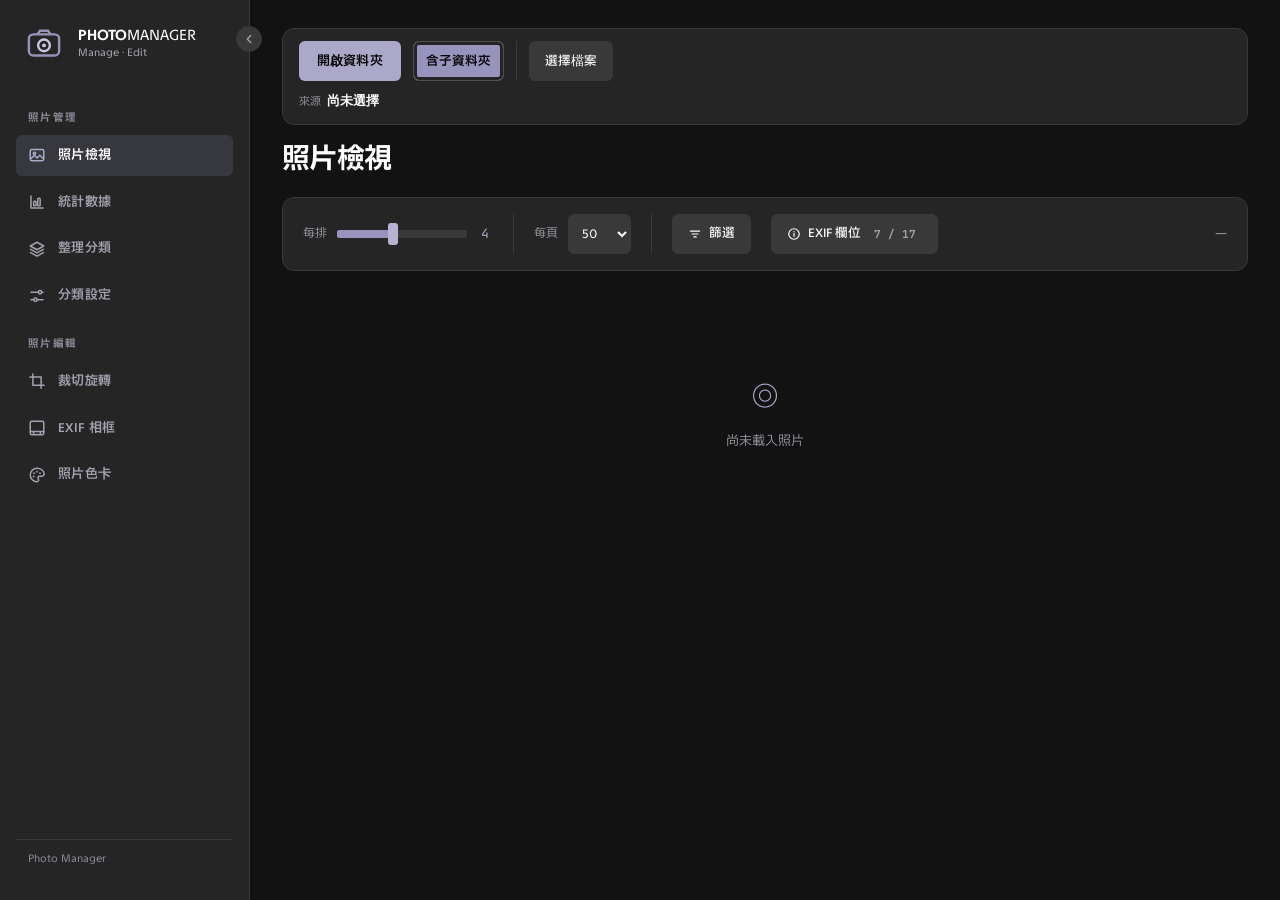
==== commit 8c74548c: "feat: enhance image handling and UI improvements - Added a new function to check if a file is a vali" ====
--- a/index.html
+++ b/index.html
@@ -21,7 +21,7 @@
   <link rel="preconnect" href="https://fonts.googleapis.com">
   <link rel="preconnect" href="https://fonts.gstatic.com" crossorigin>
   <link rel="stylesheet"
-    href="https://fonts.googleapis.com/css2?family=IBM+Plex+Sans+JP:wght@400;500;700&family=JetBrains+Mono:wght@400;500;700&display=swap">
+    href="https://fonts.googleapis.com/css2?family=TASA+Explorer:wght@400;500;600;700&family=IBM+Plex+Sans+JP:wght@400;500;700&family=JetBrains+Mono:wght@400;500;700&display=swap">
 
   <link rel="stylesheet" href="css/theme.css">
   <link rel="stylesheet" href="css/layout.css">
@@ -39,7 +39,7 @@
         title="收合側邊欄">
         <span class="svg-icon icon-chevron-left" style="width:14px;height:14px" aria-hidden="true"></span>
       </button>
-      <a class="brand" href="#/home">
+      <a class="brand" href="#/photos">
         <img class="brand-logo" src="assets/images/icon.svg" alt="Photo Manager 標誌">
         <div class="brand-text">
           <div class="brand-name"><strong>PHOTO</strong>MANAGER</div>
@@ -60,17 +60,21 @@
     <main class="main">
       <!-- 照片來源是跨頁共用的狀態, 所以留在外殼上, 只在需要它的頁面顯示。 -->
       <div class="source-bar" id="sourceBar" hidden>
-        <button class="upload-btn" id="pickFolderBtn">開啟資料夾</button>
-        <label class="check" title="連同子資料夾裡的照片一起讀入">
-          <input type="checkbox" id="recursiveChk" checked> 含子資料夾
-        </label>
-        <div class="divider"></div>
-        <label class="ghost-btn" for="fileInput">選擇檔案</label>
-        <input id="fileInput" type="file"
-          accept="image/jpeg,image/jpg,image/tiff,image/heic,image/heif,.heic,.heif" multiple>
-        <div class="source-info" id="sourceInfo">尚未選擇</div>
-        <button class="clear-btn" id="rescanBtn" hidden>重新掃描</button>
-        <button class="clear-btn" id="clearBtn">清除</button>
+        <div class="source-controls">
+          <button class="upload-btn" id="pickFolderBtn">開啟資料夾</button>
+          <button class="ghost-btn" id="recentBtn" hidden></button>
+          <label class="check" title="連同子資料夾裡的照片一起讀入">
+            <input type="checkbox" id="recursiveChk" checked> 含子資料夾
+          </label>
+          <div class="divider"></div>
+          <label class="ghost-btn" for="fileInput">選擇檔案</label>
+          <input id="fileInput" type="file"
+            accept="image/jpeg,image/jpg,image/tiff,image/heic,image/heif,.heic,.heif" multiple>
+          <div class="source-spacer"></div>
+          <button class="clear-btn" id="rescanBtn" hidden>重新掃描</button>
+          <button class="clear-btn" id="clearBtn">清除</button>
+        </div>
+        <div class="source-stats" id="sourceStats"></div>
       </div>
 
       <div class="notice warn" id="fsWarn" hidden></div>
--- a/css/theme.css
+++ b/css/theme.css
@@ -78,13 +78,15 @@
      所以沒有膠囊（999px）或正圓（50%）圓角, 除非另有註記。 */
   --radius-xs: 4px;
   --radius-sm: 6px;
-  --radius: 10px;
-  --radius-lg: 14px;
+  --radius: 12px;
+  --radius-lg: 16px;
   --shadow: 0 4px 20px rgba(0, 0, 0, 0.35);
   --gap: 16px;
 
   /** Fonts */
-  --font-family: "TASA Explorer", "TASA Orbiter", "IBM Plex Sans JP", sans-serif;
+  /* TASA Explorer 只有拉丁字, 中文自然落到 IBM Plex Sans JP —— 兩套的字重與
+     字面高度接近, 中英夾雜的一行不會忽大忽小。 */
+  --font-family: "TASA Explorer", "IBM Plex Sans JP", system-ui, sans-serif;
   --font-mono: "JetBrains Mono", ui-monospace, SFMono-Regular, Menlo, Consolas, monospace;
 
   /* Spacing scale */
@@ -109,15 +111,16 @@
   --control-height: 40px;
   --hit-min: 44px;
 
-  /* Motion */
-  --duration-fast: 120ms;
-  --duration-default: 180ms;
-  --easing-standard: ease;
+  /* Motion —— 進場快、收尾慢的曲線, 動作看起來才像被「放開」而不是被切斷。 */
+  --duration-fast: 140ms;
+  --duration-default: 220ms;
+  --ease: cubic-bezier(0.32, 0.72, 0, 1);
+  --easing-standard: var(--ease);
 
   /* Focus ring / overlays */
   --color-focus: var(--cffy-theme-primary-a30);
   --focus-ring: 2px solid var(--color-focus);
-  --overlay-scrim: rgba(0, 0, 0, 0.6);
+  --overlay-scrim: rgba(0, 0, 0, 0.72);
   --surface-selected: rgba(var(--rgb-primary), 0.16);
 
   /* Z-index scale */
--- a/css/layout.css
+++ b/css/layout.css
@@ -84,10 +84,10 @@
   position: absolute;
   top: 26px;
   right: -13px;
-  /* 26px 搭配 right:-13px 讓它剛好卡在側邊欄邊界上。圓角 8px < 26/3。 */
+  /* 正圓是刻意的例外: 26px 搭配 right:-13px 讓它剛好卡在側邊欄邊界上。 */
   width: 26px;
   height: 26px;
-  border-radius: 8px;
+  border-radius: 50%;
   border: 1px solid var(--border-soft);
   background: var(--card-bg-alt);
   color: var(--text-muted);
@@ -141,8 +141,17 @@
   letter-spacing: 0.03em;
   cursor: pointer;
 }
+.nav-link {
+  transition: background var(--duration-fast) var(--ease),
+              color var(--duration-fast) var(--ease);
+}
 .nav-link:hover { background: var(--card-bg-alt); color: var(--text); text-decoration: none; }
-.nav-link.active { color: var(--interactive); }
+/* 選中的那一項整塊亮起來, 不是只換字色 —— 側邊欄一眼就看得出現在在哪。 */
+.nav-link.active {
+  color: var(--text);
+  background: var(--surface-selected);
+}
+.nav-link.active .ico { color: var(--interactive); }
 .nav-link:focus-visible { text-decoration: none; }
 .nav-link .ico {
   width: 18px; height: 18px;
--- a/css/components.css
+++ b/css/components.css
@@ -30,9 +30,13 @@
   gap: 8px;
   background: var(--card-bg-alt);
   color: var(--text);
-  transition: background 0.12s ease, border-color 0.12s ease;
+  transition: background var(--duration-fast) var(--ease),
+              border-color var(--duration-fast) var(--ease),
+              transform var(--duration-fast) var(--ease);
 }
 .btn:hover { background: var(--border); text-decoration: none; }
+/* 按下去縮一點: 這是「有接到」最直接的回饋。 */
+.btn:active { transform: scale(0.97); }
 .btn:focus-visible { outline: var(--focus-ring); outline-offset: 2px; }
 /* 主色是中性灰, 實心按鈕一定要配深色文字才有 AA 對比。 */
 .btn-primary { background: var(--primary); color: var(--on-primary); }
@@ -103,7 +107,8 @@
   border-radius: var(--radius-sm);
   padding: 9px 11px;
 }
-input:focus, select:focus, textarea:focus {
+/* 滑桿不吃這個: 它沒有框, 套上去就變成拖動時整條被圈起來。 */
+input:not([type="range"]):focus, select:focus, textarea:focus {
   outline: none;
   border-color: var(--primary);
   box-shadow: 0 0 0 2px rgba(var(--rgb-primary), 0.3);
@@ -167,6 +172,11 @@
 }
 
 /* ---------- Modal ---------- */
+/*
+ * 遮罩刻意不用 backdrop-filter。
+ * 全螢幕的毛玻璃要把底下整頁（照片檢視是幾十張大圖）重新合成一次, 開關對話框
+ * 就會掉幀。改用單純的深色遮罩, 效果差不多但一次合成就畫完。
+ */
 .modal-overlay {
   position: fixed; inset: 0;
   background: var(--overlay-scrim);
@@ -175,23 +185,55 @@
   z-index: var(--z-overlay);
   opacity: 0;
   pointer-events: none;
-  transition: opacity 0.15s ease;
+  transition: opacity var(--duration-fast) var(--ease);
+  will-change: opacity;
+  contain: paint;
 }
 .modal-overlay.open { opacity: 1; pointer-events: auto; }
 .modal {
   background: var(--card-bg);
   border: 1px solid var(--border);
-  border-radius: var(--radius-lg);
+  border-radius: 18px;
   width: 100%;
   max-width: 560px;
   max-height: 90vh;
   overflow-y: auto;
   scrollbar-gutter: stable;
-  box-shadow: var(--shadow);
-  transform: translateY(8px);
-  transition: transform 0.15s ease;
-}
-.modal-overlay.open .modal { transform: translateY(0); }
+  box-shadow: 0 24px 60px rgba(0, 0, 0, 0.55);
+  transform: translateY(10px) scale(0.98);
+  transition: transform var(--duration-default) var(--ease);
+}
+.modal-overlay.open .modal { transform: none; }
+
+/*
+ * 高度固定的對話框。
+ * 裡面增減條件、切換選項都不該讓整個框忽大忽小 —— 那會讓按鈕在手指底下跑掉,
+ * 所以高度寫死, 只讓內容區自己捲。
+ */
+.modal-fixed {
+  height: min(560px, 82vh);
+  display: flex;
+  flex-direction: column;
+  overflow: hidden;
+}
+.modal-fixed .modal-body {
+  flex: 1 1 auto;
+  min-height: 0;
+  overflow-y: auto;
+  overscroll-behavior: contain;
+  scrollbar-gutter: stable;
+}
+.modal-fixed .modal-head,
+.modal-fixed .modal-foot { flex: 0 0 auto; }
+
+.modal-actions {
+  display: flex;
+  align-items: center;
+  gap: 10px;
+  width: 100%;
+}
+.modal-actions > .btn:last-child { margin-left: auto; }
+.modal-actions > .btn:last-child:first-child { margin-left: auto; }
 .modal-head {
   display: flex; justify-content: space-between; align-items: center;
   padding: 16px 20px;
@@ -274,12 +316,12 @@
 .state-block .st-title { font-weight: 700; color: var(--text); margin-bottom: 4px; }
 .state-block .st-msg { font-size: 13px; }
 
-/* 圓角 8px < 26/3, 跟其他元件同一套規則; 轉起來一樣讀得出是載入中。 */
+/* 正圓是刻意的例外: 轉圈只有在完整圓環上才讀得出來是載入中。 */
 .spinner {
   width: 26px; height: 26px;
   border: 3px solid var(--border);
   border-top-color: var(--primary);
-  border-radius: 8px;
+  border-radius: 50%;
   margin: 0 auto 12px;
   animation: spin 0.8s linear infinite;
 }
--- a/css/tools.css
+++ b/css/tools.css
@@ -324,8 +324,16 @@
   cursor: pointer;
   --fill: 0%;
 }
+/* 拖動時不要外框: 滑鼠按下去也會觸發 :focus-visible, 整條框起來很吵。
+   鍵盤操作的焦點提示改畫在滑塊上（下面的 ::-webkit-slider-thumb）。 */
+input[type="range"]:focus,
 input[type="range"]:focus-visible,
-.tool-range:focus-visible { outline: var(--focus-ring); outline-offset: 2px; }
+.tool-range:focus,
+.tool-range:focus-visible {
+  outline: none;
+  border-color: transparent;
+  box-shadow: none;
+}
 
 input[type="range"]::-webkit-slider-runnable-track {
   height: 8px;
@@ -346,6 +354,13 @@
   background: var(--cffy-theme-primary-a30);
 }
 input[type="range"]:hover::-webkit-slider-thumb { background: var(--cffy-theme-primary-a50); }
+/* 鍵盤走到這裡時, 滑塊自己亮一圈; 滑鼠拖動（:active）不畫。 */
+input[type="range"]:focus-visible:not(:active)::-webkit-slider-thumb {
+  box-shadow: 0 0 0 3px rgba(var(--rgb-primary), 0.45);
+}
+input[type="range"]:focus-visible:not(:active)::-moz-range-thumb {
+  box-shadow: 0 0 0 3px rgba(var(--rgb-primary), 0.45);
+}
 
 input[type="range"]::-moz-range-track {
   height: 8px;
--- a/css/pages.css
+++ b/css/pages.css
@@ -24,87 +24,6 @@
   margin: 0 12px;
   background: var(--border-soft);
 }
-
-/* ================= 首頁 ================= */
-.hero-card {
-  display: flex;
-  align-items: flex-start;
-  justify-content: flex-start;
-  text-align: left;
-  gap: 22px;
-  padding: 26px 28px;
-}
-.hero-logo {
-  width: 88px;
-  height: 88px;
-  flex-shrink: 0;
-  border-radius: var(--radius-lg);
-  border: 1px solid var(--border-soft);
-  background: var(--cffy-theme-surface-a20);
-  object-fit: contain;
-  padding: 8px;
-}
-.hero-body { min-width: 0; display: flex; flex-direction: column; align-items: flex-start; gap: 10px; }
-.hero-title {
-  margin: 0;
-  font-size: clamp(26px, 1.4rem + 1.6vw, 38px);
-  font-weight: 800;
-  line-height: 1.15;
-  letter-spacing: -0.02em;
-}
-.hero-actions { display: flex; flex-wrap: wrap; gap: 10px; margin-top: 4px; }
-
-@media (max-width: 620px) {
-  .hero-card { flex-direction: column; align-items: flex-start; gap: 16px; padding: 20px; }
-  .hero-logo { width: 64px; height: 64px; }
-}
-
-.home-stats {
-  display: grid;
-  grid-template-columns: repeat(auto-fit, minmax(130px, 1fr));
-  gap: 10px;
-  margin-top: 16px;
-}
-.home-stat {
-  padding: 14px 16px;
-  background: var(--card-bg);
-  border: 1px solid var(--border-soft);
-  border-radius: var(--radius);
-}
-.home-stat-value { font-size: 21px; font-weight: 800; line-height: 1.2; color: var(--text); }
-.home-stat-label { font-size: var(--text-caption); color: var(--text-muted); margin-top: 2px; }
-
-.entry-grid {
-  display: grid;
-  grid-template-columns: repeat(auto-fill, minmax(250px, 1fr));
-  gap: 12px;
-}
-.entry-card {
-  display: flex;
-  flex-direction: column;
-  gap: 8px;
-  padding: 16px 18px;
-  background: var(--card-bg);
-  border: 1px solid var(--border-soft);
-  border-radius: var(--radius);
-  color: inherit;
-  min-width: 0;
-}
-.entry-card:hover { border-color: var(--primary); background: var(--card-bg-alt); text-decoration: none; }
-.entry-card:focus-visible { outline: var(--focus-ring); outline-offset: 2px; }
-.entry-card-title {
-  display: flex;
-  align-items: center;
-  gap: 9px;
-  margin: 0;
-  font-size: var(--text-body);
-  font-weight: 700;
-  line-height: 1.45;
-  color: var(--text);
-  overflow-wrap: anywhere;
-}
-.entry-card-ico { display: inline-flex; align-items: center; flex-shrink: 0; color: var(--text-muted); }
-.entry-card:hover .entry-card-ico { color: var(--interactive); }
 
 /* ================= 工具頁外框 ================= */
 /* 工具頁只有「標題 + 工具本體」, 沒有文章說明。 */
@@ -267,3 +186,101 @@
 .dialog-actions { display: flex; gap: 10px; }
 .btn-danger { background: var(--critical); color: var(--on-primary); }
 .btn-danger:hover { background: var(--cffy-theme-danger-a10); }
+
+
+/* ================= 篩選對話框 ================= */
+.filter-body {
+  display: flex;
+  flex-direction: column;
+  gap: 10px;
+}
+
+.filter-rows {
+  display: flex;
+  flex-direction: column;
+  gap: 8px;
+}
+
+/* 一列就是一個條件: 欄位、值、包含與否、移除。 */
+.filter-row {
+  display: grid;
+  grid-template-columns: minmax(0, 1fr) minmax(0, 1.2fr) auto auto;
+  gap: 8px;
+  align-items: center;
+}
+.filter-row .tool-input { height: var(--control-height); }
+.filter-mode { flex: 0 0 auto; }
+.filter-mode .tool-seg { padding-inline: 10px; }
+
+.filter-remove {
+  display: inline-flex;
+  align-items: center;
+  justify-content: center;
+  width: var(--control-height);
+  height: var(--control-height);
+  padding: 0;
+  border: 1px solid var(--border);
+  border-radius: var(--radius-sm);
+  background: var(--card-bg);
+  color: var(--text-muted);
+  cursor: pointer;
+  transition: color var(--duration-fast) var(--ease),
+              border-color var(--duration-fast) var(--ease),
+              transform var(--duration-fast) var(--ease);
+}
+.filter-remove:hover { color: var(--critical); border-color: var(--critical); }
+.filter-remove:active { transform: scale(0.94); }
+.filter-remove:focus-visible { outline: var(--focus-ring); outline-offset: 2px; }
+
+/* 一條條件都沒有的時候不寫「尚無條件」—— 空的清單本來就看得出來是空的,
+   下面那顆整排的按鈕已經說完該做什麼了。 */
+.filter-add {
+  width: 100%;
+  justify-content: center;
+  border-style: dashed;
+}
+
+.filter-summary {
+  font-family: var(--font-mono);
+  font-size: var(--text-supporting);
+  color: var(--text-muted);
+  font-variant-numeric: tabular-nums;
+}
+
+@media (max-width: 560px) {
+  .filter-row { grid-template-columns: minmax(0, 1fr) auto; }
+  .filter-row .filter-mode { grid-column: 1 / -1; }
+}
+
+/* ================= 用哪個工具開啟 ================= */
+.tool-menu {
+  display: flex;
+  flex-direction: column;
+  gap: 4px;
+}
+
+.tool-menu-item {
+  display: flex;
+  align-items: center;
+  gap: 12px;
+  width: 100%;
+  padding: 12px 14px;
+  border: none;
+  border-radius: var(--radius);
+  background: transparent;
+  color: var(--text);
+  font-family: inherit;
+  font-size: var(--text-body);
+  font-weight: 600;
+  text-align: left;
+  cursor: pointer;
+  transition: background var(--duration-fast) var(--ease),
+              transform var(--duration-fast) var(--ease);
+}
+.tool-menu-item:hover { background: var(--card-bg-alt); }
+.tool-menu-item:active { transform: scale(0.99); }
+.tool-menu-item:focus-visible { outline: var(--focus-ring); outline-offset: -2px; }
+.tool-menu-ico { display: inline-flex; color: var(--interactive); }
+.tool-menu-label { flex: 1 1 auto; min-width: 0; }
+.tool-menu-go { display: inline-flex; color: var(--text-dim); }
+.tool-menu-item:hover .tool-menu-go { color: var(--text-muted); }
--- a/css/photo.css
+++ b/css/photo.css
@@ -84,7 +84,6 @@
     margin-left: auto;
 }
 
-.source-info,
 .photo-count,
 .page-info {
     min-height: var(--control-height);
@@ -110,72 +109,14 @@
     color: var(--danger);
 }
 
-/* ---------- EXIF 欄位選擇 ---------- */
-/* 跟工具頁的控制項同一套長相: 一張可收合的卡片, 裡面是一排開關。 */
-.field-panel {
-    margin-bottom: 20px;
-    background: var(--bg-2);
-    border: 1px solid var(--line);
-    border-radius: var(--radius);
-    /* summary 的 hover 底色要被圓角切齊。 */
-    overflow: hidden;
-}
-
-.field-panel summary {
-    display: flex;
-    align-items: center;
-    gap: 8px;
-    height: var(--control-height);
-    padding: 0 14px;
-    cursor: pointer;
-    font-family: var(--font-family);
-    font-size: 12.5px;
-    font-weight: 600;
-    color: var(--text);
-    list-style: none;
-    user-select: none;
-}
-
-.field-panel summary::-webkit-details-marker {
-    display: none;
-}
-
-.field-panel summary::before {
-    content: "▸";
-    font-size: 11px;
-    color: var(--muted);
-}
-
-.field-panel[open] summary::before {
-    content: "▾";
-}
-
-.field-panel summary:hover {
-    background: var(--bg-3);
-}
-
-.field-panel summary:focus-visible {
-    outline: var(--focus-ring);
-    outline-offset: -2px;
-}
-
-.field-count {
-    margin-left: auto;
-    font-family: var(--font-mono);
-    font-size: 11.5px;
-    font-variant-numeric: tabular-nums;
-    color: var(--muted);
-}
-
+/* ---------- EXIF 欄位開關（用在對話框裡） ---------- */
+/* 關著是一顆安靜的灰底, 開著就填上主色 —— 跟分頁鈕、工具開關一致。 */
 .chip-row {
     display: flex;
     flex-wrap: wrap;
     gap: 6px;
-    padding: 12px 14px 14px;
-    border-top: 1px solid var(--line);
-}
-
-/* 開關: 關著是一顆安靜的灰底, 開著就填上主色 —— 跟分頁鈕、工具開關一致。 */
+}
+
 .chip {
     height: 32px;
     padding: 0 12px;
@@ -189,12 +130,19 @@
     border-radius: var(--radius-sm);
     cursor: pointer;
     user-select: none;
-    transition: background .12s ease, color .12s ease, border-color .12s ease;
+    transition: background var(--duration-fast) var(--ease),
+                color var(--duration-fast) var(--ease),
+                border-color var(--duration-fast) var(--ease),
+                transform var(--duration-fast) var(--ease);
 }
 
 .chip:hover {
     color: var(--text);
     border-color: var(--border);
+}
+
+.chip:active {
+    transform: scale(0.97);
 }
 
 .chip:focus-visible {
@@ -289,11 +237,17 @@
 
 .exif-list .k {
     color: var(--muted);
+    /* 欄位名不折: 卡片窄的時候折起來會變成一個字一行, 整張卡看起來像壞掉。 */
+    white-space: nowrap;
+    flex: 0 0 auto;
 }
 
 .exif-list .v {
     color: var(--text);
     text-align: right;
+    min-width: 0;
+    /* 值可以換行, 但長字串（鏡頭名）要斷得下來。 */
+    overflow-wrap: anywhere;
 }
 
 .exif-empty {
@@ -693,6 +647,31 @@
     margin-top: 22px;
 }
 
+/*
+ * 浮在畫面底部的換頁列。
+ * 一頁有幾十張照片, 要換頁得先捲到最底 —— sticky 讓它在捲動時貼著視窗下緣,
+ * 捲到底時再自然落回內容的最後一列。空的時候（只有一頁）不要留白條, 所以
+ * :empty 整個收掉。
+ */
+.pagination.is-floating {
+    position: sticky;
+    bottom: 14px;
+    z-index: 3;
+    width: fit-content;
+    max-width: 100%;
+    margin-inline: auto;
+    padding: 8px 12px;
+    gap: 12px;
+    border: 1px solid var(--line);
+    border-radius: var(--radius-lg);
+    background: var(--bg-2);
+    box-shadow: 0 10px 28px rgba(0, 0, 0, 0.45);
+}
+
+.pagination.is-floating:empty {
+    display: none;
+}
+
 .page-btn {
     font-family: var(--font-family);
     font-size: 12.5px;
@@ -728,9 +707,8 @@
    ============================================================ */
 .source-bar {
     display: flex;
-    flex-wrap: wrap;
-    align-items: center;
-    gap: 14px;
+    flex-direction: column;
+    gap: 10px;
     padding: 12px 16px;
     margin-bottom: 18px;
     background: var(--bg-2);
@@ -738,25 +716,54 @@
     border-radius: var(--radius);
 }
 
-.source-bar .divider {
+.source-controls {
+    display: flex;
+    flex-wrap: wrap;
+    align-items: center;
+    gap: 12px;
+}
+
+.source-spacer {
+    flex: 1 1 auto;
+}
+
+/* 這一排數字本來在首頁。首頁拿掉之後就住在這裡, 一直跟著來源。 */
+.source-stats {
+    display: flex;
+    flex-wrap: wrap;
+    align-items: baseline;
+    gap: 6px 20px;
+}
+
+.source-stat {
+    display: inline-flex;
+    align-items: baseline;
+    gap: 6px;
+    min-width: 0;
+}
+
+.source-stat-value {
+    font-family: var(--font-mono);
+    font-size: 13px;
+    font-weight: 600;
+    color: var(--text);
+    font-variant-numeric: tabular-nums;
+    overflow: hidden;
+    text-overflow: ellipsis;
+    white-space: nowrap;
+    max-width: 24ch;
+}
+
+.source-stat-label {
+    font-size: 11px;
+    color: var(--muted);
+    order: -1;
+}
+
+.source-controls .divider {
     width: 1px;
     align-self: stretch;
     background: var(--line);
-}
-
-.source-info {
-    margin-left: auto;
-    font-size: 12px;
-    color: var(--muted);
-    font-family: var(--font-family);
-}
-
-.source-info.ok {
-    color: var(--text);
-}
-
-.source-info b {
-    font-family: var(--font-mono);
 }
 
 .ghost-btn {
@@ -1152,62 +1159,67 @@
 }
 
 /* ---------- 卡片上的編輯快捷 ---------- */
-/* 疊在縮圖上, 絕對定位 —— 不管出現或消失, 卡片的大小都不會變, 格線不會跳。 */
-.card-actions {
+/* 只有一顆按鈕, 按下去才挑工具 —— 以後編輯工具再多, 縮圖上也只會有這一顆。
+   絕對定位疊在縮圖上, 出現或消失都不會動到卡片的大小。 */
+.card-open {
     position: absolute;
-    left: 0;
-    right: 0;
-    bottom: 0;
-    display: flex;
-    justify-content: center;
-    gap: 6px;
-    padding: 12px 8px 8px;
-    background: linear-gradient(transparent, rgba(0, 0, 0, 0.8));
-    opacity: 0;
-    pointer-events: none;
-    transition: opacity .12s ease;
-}
-
-/* 滑過、鍵盤 focus 進去、或觸控點開才浮出來。 */
-.grid .card:hover .card-actions,
-.grid .card:focus-within .card-actions,
-.grid .card.is-open .card-actions {
-    opacity: 1;
-    pointer-events: auto;
-}
-
-.card-action {
+    right: 8px;
+    bottom: 8px;
     display: inline-flex;
     align-items: center;
     justify-content: center;
     width: 34px;
     height: 34px;
     padding: 0;
-    /* 34px 的短邊, 6px 圓角在 1/3 以內。 */
+    /* 34px 的短邊, 10px 圓角在 1/3 以內。 */
     border: 1px solid rgba(255, 255, 255, 0.22);
-    border-radius: var(--radius-sm);
-    background: rgba(18, 18, 18, 0.72);
+    border-radius: 10px;
+    /* 不用 backdrop-filter: 一頁有幾十張卡片, 每顆都是一個獨立的合成層,
+       捲動與開對話框時會整片重算。實心底色在縮圖上一樣看得清楚。 */
+    background: rgba(18, 18, 18, 0.86);
     color: #fff;
     cursor: pointer;
-    transition: background .12s ease, color .12s ease, border-color .12s ease;
-}
-
-.card-action:hover {
+    opacity: 0;
+    transform: scale(0.92);
+    transition: opacity var(--duration-fast) var(--ease),
+                transform var(--duration-fast) var(--ease),
+                background var(--duration-fast) var(--ease);
+}
+
+.grid .card:hover .card-open,
+.grid .card:focus-within .card-open {
+    opacity: 1;
+    transform: none;
+}
+
+.card-open:hover {
     background: var(--primary);
     color: var(--on-primary);
     border-color: transparent;
 }
 
-.card-action:focus-visible {
+.card-open:active {
+    transform: scale(0.94);
+}
+
+.card-open:focus-visible {
     outline: var(--focus-ring);
     outline-offset: 2px;
 }
 
-@media (pointer: coarse) {
-    .card-action {
+/* 沒有滑鼠的裝置本來就沒有 hover, 直接讓它一直在。 */
+@media (hover: none) {
+    .card-open {
+        opacity: 1;
+        transform: none;
         width: 40px;
         height: 40px;
     }
+}
+
+/* 整張縮圖都可以點 —— 點哪裡都會跳出工具清單。 */
+.grid .thumb-wrap {
+    cursor: pointer;
 }
 
 .card-cat-dot {
@@ -1271,10 +1283,10 @@
    一排裡面有按鈕、下拉、滑桿、勾選框, 高矮不一整排就會看起來是歪的。
    全部吃同一個 --control-height。
    ============================================================ */
-.source-bar .upload-btn,
-.source-bar .ghost-btn,
-.source-bar .clear-btn,
-.source-bar .check,
+.source-controls .upload-btn,
+.source-controls .ghost-btn,
+.source-controls .clear-btn,
+.source-controls .check,
 .toolbar .upload-btn,
 .toolbar .ghost-btn,
 .toolbar .clear-btn,
@@ -1358,3 +1370,215 @@
 }
 .preview-info-body { padding: 10px 12px 12px; }
 .preview-info-body > *:last-child { margin-bottom: 0; }
+
+/* ---------- 工具列上的按鈕徽章（篩選條件數、欄位數） ---------- */
+.ghost-btn.with-badge {
+    gap: 7px;
+}
+
+.btn-badge {
+    display: inline-flex;
+    align-items: center;
+    justify-content: center;
+    min-width: 20px;
+    height: 20px;
+    padding: 0 6px;
+    /* 20px 的短邊, 6px 圓角在 1/3 以內。 */
+    border-radius: var(--radius-sm);
+    background: var(--primary);
+    color: var(--on-primary);
+    font-family: var(--font-mono);
+    font-size: 11px;
+    font-weight: 700;
+    font-variant-numeric: tabular-nums;
+}
+
+.btn-badge.is-quiet {
+    background: var(--bg-3);
+    color: var(--muted);
+}
+
+/* ---------- 統計: 直方圖與甜甜圈 ---------- */
+.bar-label {
+    /* 名稱太長就切掉, 一列一項才不會被撐開。 */
+    overflow: hidden;
+    text-overflow: ellipsis;
+    white-space: nowrap;
+}
+
+.chart-scroll {
+    margin-top: 6px;
+    overflow-x: auto;
+    overflow-y: hidden;
+}
+
+.chart-columns {
+    display: block;
+    max-width: 100%;
+    height: auto;
+}
+
+.col-bar {
+    fill: var(--accent);
+}
+
+.col-axis {
+    stroke: var(--line);
+    stroke-width: 1;
+}
+
+.col-tick {
+    fill: var(--muted);
+    font-family: var(--font-mono);
+    font-size: 9.5px;
+    text-anchor: middle;
+}
+
+.chart-donut {
+    display: flex;
+    align-items: center;
+    gap: 18px;
+    margin-top: 8px;
+    flex-wrap: wrap;
+}
+
+.chart-donut svg {
+    flex: 0 0 auto;
+}
+
+.donut-total {
+    fill: var(--text);
+    font-family: var(--font-mono);
+    font-size: 19px;
+    font-weight: 700;
+}
+
+.chart-legend {
+    flex: 1 1 140px;
+    min-width: 0;
+    margin: 0;
+    padding: 0;
+    list-style: none;
+    display: flex;
+    flex-direction: column;
+    gap: 5px;
+}
+
+.chart-legend li {
+    display: flex;
+    align-items: center;
+    gap: 8px;
+    font-size: 11.5px;
+    min-width: 0;
+}
+
+.legend-swatch {
+    width: 10px;
+    height: 10px;
+    /* 10px 的短邊, 3px 圓角在 1/3 以內。 */
+    border-radius: 3px;
+    flex-shrink: 0;
+}
+
+.chart-legend .legend-name {
+    flex: 1 1 auto;
+    min-width: 0;
+    color: var(--muted);
+    overflow: hidden;
+    text-overflow: ellipsis;
+    white-space: nowrap;
+}
+
+.chart-legend .legend-value {
+    font-family: var(--font-mono);
+    color: var(--text);
+    font-variant-numeric: tabular-nums;
+}
+
+
+/* ============================================================
+   細節: 按下去的回饋與卡片的浮起
+   ------------------------------------------------------------
+   動作要有「接到了」的感覺: 按下去縮一點點, 放開回彈;
+   曲線統一用 --ease（進場快、收尾慢）, 全站的動作才像同一套。
+   ============================================================ */
+.upload-btn,
+.ghost-btn,
+.clear-btn,
+.export-btn,
+.icon-btn,
+.legend-item,
+.page-btn {
+    transition: background var(--duration-fast) var(--ease),
+                border-color var(--duration-fast) var(--ease),
+                color var(--duration-fast) var(--ease),
+                transform var(--duration-fast) var(--ease);
+}
+
+.upload-btn:active,
+.ghost-btn:active,
+.clear-btn:active,
+.export-btn:active,
+.icon-btn:active,
+.legend-item:active,
+.page-btn:active {
+    transform: scale(0.97);
+}
+
+.upload-btn:disabled:active,
+.export-btn:disabled:active,
+.page-btn:disabled:active {
+    transform: none;
+}
+
+/* 縮圖卡片: 滑過時輕輕浮起來一點, 邊框跟著亮。 */
+.grid .card {
+    transition: transform var(--duration-default) var(--ease),
+                border-color var(--duration-fast) var(--ease);
+}
+
+.grid .card:hover {
+    transform: translateY(-2px);
+    border-color: var(--border);
+}
+
+.thumb-card {
+    transition: transform var(--duration-fast) var(--ease),
+                border-color var(--duration-fast) var(--ease);
+}
+
+.thumb-card:active {
+    transform: scale(0.98);
+}
+
+@media (prefers-reduced-motion: reduce) {
+    .grid .card:hover,
+    .thumb-card:active,
+    .upload-btn:active,
+    .ghost-btn:active,
+    .clear-btn:active,
+    .export-btn:active,
+    .icon-btn:active,
+    .page-btn:active {
+        transform: none;
+    }
+}
+
+/* ---------- 窄螢幕: 每排張數自己收斂 ---------- */
+/* 「每排」是使用者在桌機設的, 拿到手機上照用會變成一排四張指甲大的圖。
+   這裡直接蓋掉 JS 寫的行內值, 螢幕多寬就放幾張。 */
+@media (max-width: 560px) {
+    #grid.grid {
+        grid-template-columns: repeat(2, minmax(0, 1fr)) !important;
+    }
+
+    .manage-grid {
+        grid-template-columns: repeat(3, minmax(0, 1fr)) !important;
+    }
+}
+
+@media (max-width: 380px) {
+    #grid.grid {
+        grid-template-columns: minmax(0, 1fr) !important;
+    }
+}
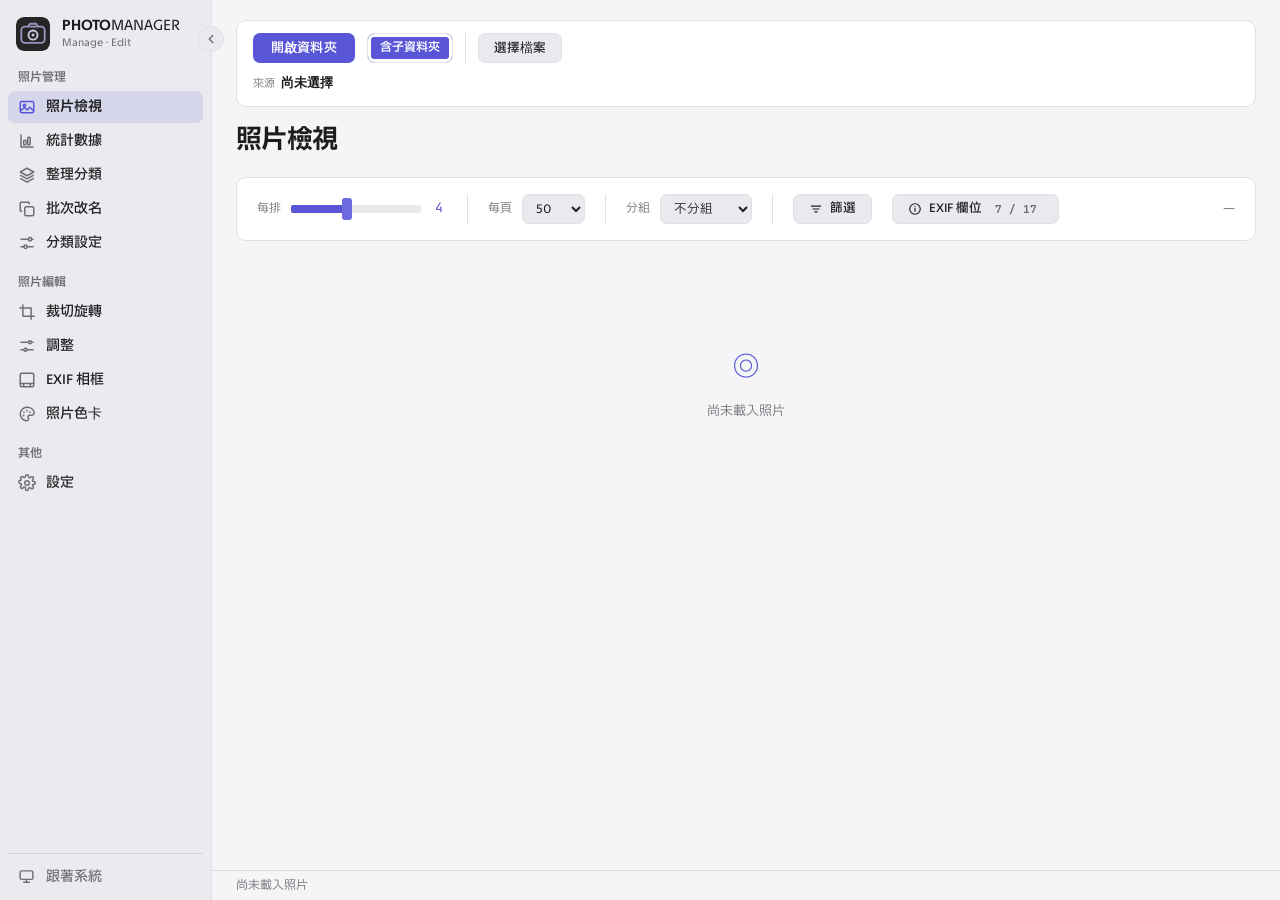
==== commit 7a3bc264: "feat: add photography styles adjustment tools and UI components - Implemented styles adjustment logi" ====
--- a/index.html
+++ b/index.html
@@ -27,6 +27,7 @@
   <link rel="stylesheet" href="css/layout.css">
   <link rel="stylesheet" href="css/components.css">
   <link rel="stylesheet" href="css/tools.css">
+  <link rel="stylesheet" href="css/controls.css">
   <link rel="stylesheet" href="css/pages.css">
   <link rel="stylesheet" href="css/photo.css">
 </head>
@@ -53,7 +54,10 @@
       <div class="nav-group" id="primary-nav"></div>
       <div class="nav-spacer"></div>
       <div class="nav-foot" id="nav-foot">
-        <div>Photo Manager</div>
+        <button type="button" id="appearanceBtn" class="nav-foot-btn" title="外觀: 跟著系統">
+          <span class="svg-icon icon-sun" style="width:17px;height:17px" aria-hidden="true"></span>
+          <span class="nav-foot-label" id="appearanceLabel">跟著系統</span>
+        </button>
       </div>
     </nav>
 
@@ -79,17 +83,18 @@
 
       <div class="notice warn" id="fsWarn" hidden></div>
 
-      <div class="progress-wrap" id="progressWrap">
-        <div class="progress-track">
-          <div class="progress-fill" id="progressFill"></div>
-        </div>
-        <span class="progress-label" id="progressLabel">處理中…</span>
-      </div>
-
       <div id="page-outlet" tabindex="-1" aria-live="polite">
         <div class="state-block" role="status">
           <div class="spinner" aria-hidden="true"></div>載入中…
         </div>
+      </div>
+
+      <!-- 狀態列: 來源 · 數量 · 狀態 · 進度（介面設計規範 §6.1） -->
+      <div class="status-bar" id="statusBar">
+        <span class="status-text" id="statusText">尚未載入照片</span>
+        <span class="status-spacer"></span>
+        <span class="status-job" id="statusJob" hidden></span>
+        <span class="status-track" id="statusTrack" hidden><span class="status-fill" id="statusFill"></span></span>
       </div>
     </main>
   </div>
--- a/css/theme.css
+++ b/css/theme.css
@@ -1,95 +1,187 @@
 /* css/theme.css — 全站唯一的顏色、字體、尺寸來源。
-   任何顏色都必須經過這裡的變數, 元件樣式不直接寫死色碼。 */
+   任何顏色都必須經過這裡的變數, 元件樣式不直接寫死色碼。
+
+   色票與尺寸照桌面版的《介面設計規範》（docs/介面設計規範.md）：
+   淺色、深色兩套跟著系統走, 也可以在「設定」裡指定。強調色是 systemIndigo。
+
+   下半部保留舊的 --bg / --card-bg / --accent… 這些名字當作轉接層,
+   原本的樣式表不必全部改寫, 換配色只要動上面的 token。 */
 
 :root {
-  /** Base text colors */
-  --cffy-theme-light-a0: #ffffff;
-  --cffy-theme-dark-a0: #000000;
-
-  /** Theme primary colors */
-  --cffy-theme-primary-a0: #9893bd;
-  --cffy-theme-primary-a10: #a29dc4;
-  --cffy-theme-primary-a20: #aca8ca;
-  --cffy-theme-primary-a30: #b6b3d1;
-  --cffy-theme-primary-a40: #c0bdd8;
-  --cffy-theme-primary-a50: #cac8de;
-
-  /** Theme surface colors */
-  --cffy-theme-surface-a0: #121212;
-  --cffy-theme-surface-a10: #252525;
-  --cffy-theme-surface-a20: #393939;
-  --cffy-theme-surface-a30: #4f4f4f;
-  --cffy-theme-surface-a40: #666;
-  --cffy-theme-surface-a50: #7d7d7d;
-
-  /** Success colors */
-  --cffy-theme-success-a0: #7dff95;
-  --cffy-theme-success-a10: #9dffac;
-  --cffy-theme-success-a20: #b8ffc1;
-
-  /** Warning colors */
-  --cffy-theme-warning-a0: #ffbc5e;
-  --cffy-theme-warning-a10: #ffca83;
-  --cffy-theme-warning-a20: #ffd8a4;
-
-  /** Danger colors */
-  --cffy-theme-danger-a0: #ff8080;
-  --cffy-theme-danger-a10: #ff9b99;
-  --cffy-theme-danger-a20: #ffb5b2;
-
-  /** Info colors */
-  --cffy-theme-info-a0: #87d1ff;
-  --cffy-theme-info-a10: #a1dbff;
-  --cffy-theme-info-a20: #b9e4ff;
-
-  /** Semantic aliases */
-  --bg: var(--cffy-theme-surface-a0);
-  --nav-bg: var(--cffy-theme-surface-a10);
-  --card-bg: var(--cffy-theme-surface-a10);
-  --card-bg-alt: var(--cffy-theme-surface-a20);
-  --border: var(--cffy-theme-surface-a30);
-  --border-soft: var(--cffy-theme-surface-a20);
-  --text: var(--cffy-theme-light-a0);
-  /* 小字輔助文字在 #121212 / #252525 上都維持 WCAG AA。 */
-  --text-muted: #a3a1ae;
-  --text-dim: #8b8996;
-  --primary: var(--cffy-theme-primary-a0);
-  --primary-hover: var(--cffy-theme-primary-a10);
-  /* 主色是中明度的紫灰, 實心填底時必須配深色文字才有足夠對比。 */
-  --on-primary: var(--cffy-theme-dark-a0);
-  /* 主色當文字用時提亮一階, 在 #121212 上約 8:1。 */
-  --interactive: var(--cffy-theme-primary-a20);
-  --link: var(--cffy-theme-primary-a20);
-  --success: var(--cffy-theme-success-a0);
-  --warning: var(--cffy-theme-warning-a0);
-  --critical: var(--cffy-theme-danger-a0);
-  --info: var(--cffy-theme-info-a0);
-  --disabled: var(--cffy-theme-surface-a40);
-  --app-chrome-bg: var(--cffy-theme-surface-a10);
-
-  /* 半透明表面用的 rgb 分量, 仍集中管理在這裡。 */
-  --rgb-primary: 152, 147, 189;
-  --rgb-info: 135, 209, 255;
-  --rgb-success: 125, 255, 149;
-  --rgb-warning: 255, 188, 94;
-  --rgb-danger: 255, 128, 128;
-
-  /* 圓角級距。全站規則: 圓角不超過該元素短邊的 1/3,
-     所以沒有膠囊（999px）或正圓（50%）圓角, 除非另有註記。 */
-  --radius-xs: 4px;
-  --radius-sm: 6px;
-  --radius: 12px;
-  --radius-lg: 16px;
-  --shadow: 0 4px 20px rgba(0, 0, 0, 0.35);
-  --gap: 16px;
-
-  /** Fonts */
+  color-scheme: dark;
+
+  /* ---------------- 介面色票（深色, 預設） ---------------- */
+  --window: #1c1c1e;
+  --content: #232325;
+  --sidebar-bg: #28282b;
+  --elevated: #2c2c2e;
+  --control: #3a3a3c;
+  --control-hover: #444447;
+  --fill: rgba(120, 120, 128, 0.24);
+  --fill-strong: rgba(120, 120, 128, 0.36);
+  --fill-hex: #38383b;
+  --label: #f5f5f7;
+  --secondary: #a1a1a6;
+  --tertiary: #6e6e73;
+  --separator: rgba(255, 255, 255, 0.10);
+  --separator-hex: #3a3a3d;
+  --accent-color: #7d7aff;
+  --accent-hover: #8f8cff;
+  --accent-soft: rgba(125, 122, 255, 0.22);
+  --on-accent-color: #ffffff;
+  --slider-thumb: #b6b3f5;
+  --slider-thumb-hover: #d4d2fb;
+
+  /* 系統色（狀態、標籤、圖表分類） */
+  --red: #ff453a;
+  --orange: #ff9f0a;
+  --yellow: #ffd60a;
+  --green: #30d158;
+  --teal: #40c8e0;
+  --blue: #0a84ff;
+  --purple: #bf5af2;
+  --gray: #98989d;
+
+  /* 預覽畫布不論主題都是深色: 被看的照片才不會被淺色背景襯偏。 */
+  --canvas: #111113;
+  --shadow-color: rgba(0, 0, 0, 0.45);
+
+  /* 半透明用的 rgb 分量 */
+  --rgb-accent: 125, 122, 255;
+  --rgb-red: 255, 69, 58;
+  --rgb-green: 48, 209, 88;
+  --rgb-orange: 255, 159, 10;
+  --rgb-blue: 10, 132, 255;
+}
+
+/* 淺色。使用者沒有指定時跟著系統；指定了就看 data-theme。 */
+@media (prefers-color-scheme: light) {
+  :root:not([data-theme="dark"]) {
+    color-scheme: light;
+    --window: #f5f5f7;
+    --content: #ffffff;
+    --sidebar-bg: #ebebef;
+    --elevated: #ffffff;
+    --control: #ffffff;
+    --control-hover: #f2f2f5;
+    --fill: rgba(120, 120, 128, 0.12);
+    --fill-strong: rgba(120, 120, 128, 0.20);
+    --fill-hex: #e9e9ee;
+    --label: #1d1d1f;
+    --secondary: #6e6e73;
+    --tertiary: #a1a1a6;
+    --separator: rgba(0, 0, 0, 0.10);
+    --separator-hex: #e0e0e5;
+    --accent-color: #5856d6;
+    --accent-hover: #4b49c8;
+    --accent-soft: rgba(88, 86, 214, 0.14);
+    --slider-thumb: #6c6ae0;
+    --slider-thumb-hover: #4b49c8;
+    --red: #ff3b30;
+    --orange: #ff9500;
+    --yellow: #ffcc00;
+    --green: #34c759;
+    --teal: #30b0c7;
+    --blue: #007aff;
+    --purple: #af52de;
+    --gray: #8e8e93;
+    --canvas: #1c1c1e;
+    --shadow-color: rgba(0, 0, 0, 0.12);
+    --rgb-accent: 88, 86, 214;
+    --rgb-red: 255, 59, 48;
+    --rgb-green: 52, 199, 89;
+    --rgb-orange: 255, 149, 0;
+    --rgb-blue: 0, 122, 255;
+  }
+}
+
+:root[data-theme="light"] {
+  color-scheme: light;
+  --window: #f5f5f7;
+  --content: #ffffff;
+  --sidebar-bg: #ebebef;
+  --elevated: #ffffff;
+  --control: #ffffff;
+  --control-hover: #f2f2f5;
+  --fill: rgba(120, 120, 128, 0.12);
+  --fill-strong: rgba(120, 120, 128, 0.20);
+  --fill-hex: #e9e9ee;
+  --label: #1d1d1f;
+  --secondary: #6e6e73;
+  --tertiary: #a1a1a6;
+  --separator: rgba(0, 0, 0, 0.10);
+  --separator-hex: #e0e0e5;
+  --accent-color: #5856d6;
+  --accent-hover: #4b49c8;
+  --accent-soft: rgba(88, 86, 214, 0.14);
+  --slider-thumb: #6c6ae0;
+  --slider-thumb-hover: #4b49c8;
+  --red: #ff3b30;
+  --orange: #ff9500;
+  --yellow: #ffcc00;
+  --green: #34c759;
+  --teal: #30b0c7;
+  --blue: #007aff;
+  --purple: #af52de;
+  --gray: #8e8e93;
+  --canvas: #1c1c1e;
+  --shadow-color: rgba(0, 0, 0, 0.12);
+  --rgb-accent: 88, 86, 214;
+  --rgb-red: 255, 59, 48;
+  --rgb-green: 52, 199, 89;
+  --rgb-orange: 255, 149, 0;
+  --rgb-blue: 0, 122, 255;
+}
+
+:root {
+  /* ---------------- 字體 ---------------- */
   /* TASA Explorer 只有拉丁字, 中文自然落到 IBM Plex Sans JP —— 兩套的字重與
      字面高度接近, 中英夾雜的一行不會忽大忽小。 */
   --font-family: "TASA Explorer", "IBM Plex Sans JP", system-ui, sans-serif;
   --font-mono: "JetBrains Mono", ui-monospace, SFMono-Regular, Menlo, Consolas, monospace;
 
-  /* Spacing scale */
+  /* 字級階層（規範 §2.2）。 */
+  --text-large: 26px;
+  --text-title2: 18px;
+  --text-title3: 16px;
+  --text-headline: 14px;
+  --text-body: 14px;
+  --text-callout: 13px;
+  --text-caption: 12px;
+  /* 舊名字 */
+  --text-title: var(--text-large);
+  --text-section: var(--text-title3);
+  --text-label: var(--text-callout);
+  --text-supporting: var(--text-caption);
+
+  /* ---------------- 尺寸 ---------------- */
+  /* 同一列裡所有可操作的元件一律這麼高（規範 §0.1）。 */
+  --control-height: 30px;
+  --hit-min: 44px;
+  --sidebar-w: 212px;
+  --sidebar-w-collapsed: 60px;
+  --statusbar-h: 30px;
+
+  /* 圓角級距（規範 §3.3）。每一個都已經在「短邊 1/3」以內。 */
+  --radius-card: 12px;
+  --radius-group: 10px;
+  --radius-menu: 9px;
+  --radius-list: 8px;
+  --radius-control: 7px;
+  --radius-toggle: 6px;
+  --radius-badge: 5px;
+  --radius-item: 4px;
+  --radius-track: 2px;
+  /* 舊名字 */
+  --radius-xs: var(--radius-item);
+  --radius-sm: var(--radius-control);
+  --radius: var(--radius-group);
+  --radius-lg: var(--radius-card);
+
+  --shadow: 0 4px 20px var(--shadow-color);
+  --gap: 12px;
+
+  /* 間距（規範 §3.2） */
   --space-1: 4px;
   --space-2: 8px;
   --space-3: 12px;
@@ -99,49 +191,95 @@
   --space-8: 32px;
   --space-12: 48px;
 
-  /* Typography scale */
-  --text-caption: 11.5px;
-  --text-supporting: 12.5px;
-  --text-body: 14px;
-  --text-label: 13px;
-  --text-section: 17px;
-  --text-title: 28px;
-
-  /* Control sizes / touch target */
-  --control-height: 40px;
-  --hit-min: 44px;
-
   /* Motion —— 進場快、收尾慢的曲線, 動作看起來才像被「放開」而不是被切斷。 */
   --duration-fast: 140ms;
   --duration-default: 220ms;
   --ease: cubic-bezier(0.32, 0.72, 0, 1);
   --easing-standard: var(--ease);
 
-  /* Focus ring / overlays */
-  --color-focus: var(--cffy-theme-primary-a30);
-  --focus-ring: 2px solid var(--color-focus);
-  --overlay-scrim: rgba(0, 0, 0, 0.72);
-  --surface-selected: rgba(var(--rgb-primary), 0.16);
-
-  /* Z-index scale */
+  --focus-ring: 2px solid var(--accent-color);
+  --color-focus: var(--accent-color);
+  --overlay-scrim: rgba(0, 0, 0, 0.45);
+  --surface-selected: var(--accent-soft);
+
   --z-nav: 5;
   --z-progress: 50;
   --z-overlay: 100;
   --z-toast: 200;
-
-  /* ---- 照片管理原有版面沿用的別名 ----
-     photo.css 是從舊版 style.css 原樣搬過來的, 那邊寫的是這一組名字;
-     在這裡接到上面的語意變數, 改配色時只要動上面就好。 */
-  --bg-2: var(--card-bg);
-  --bg-3: var(--card-bg-alt);
-  --line: var(--border-soft);
-  --muted: var(--text-muted);
-  --accent: var(--interactive);
-  --accent-dim: rgba(var(--rgb-primary), 0.18);
-  --on-accent: var(--on-primary);
-  --danger: var(--critical);
-  --danger-dim: rgba(var(--rgb-danger), 0.14);
-  --on-cat: var(--cffy-theme-dark-a0);
-  /* 縮圖底色固定是純黑: 照片本身才是主角, 底色不該跟著主題色走。 */
-  --thumb-bg: #000;
-}
+}
+
+/* ============================================================
+   轉接層
+   ------------------------------------------------------------
+   下面這些是舊樣式表在用的名字。全部接到上面的 token, 所以換主題、換配色
+   只要動上面那一段, 不用回頭改幾千行 CSS。
+   ============================================================ */
+:root {
+  --bg: var(--window);
+  --nav-bg: var(--sidebar-bg);
+  --card-bg: var(--content);
+  --card-bg-alt: var(--fill-hex);
+  --border: var(--separator-hex);
+  --border-soft: var(--separator-hex);
+  --text: var(--label);
+  --text-muted: var(--secondary);
+  --text-dim: var(--tertiary);
+  --primary: var(--accent-color);
+  --primary-hover: var(--accent-hover);
+  --on-primary: var(--on-accent-color);
+  --interactive: var(--accent-color);
+  --link: var(--accent-color);
+  --success: var(--green);
+  --warning: var(--orange);
+  --critical: var(--red);
+  --info: var(--blue);
+  --disabled: var(--tertiary);
+  --app-chrome-bg: var(--window);
+
+  --rgb-primary: var(--rgb-accent);
+  --rgb-info: var(--rgb-blue);
+  --rgb-success: var(--rgb-green);
+  --rgb-warning: var(--rgb-orange);
+  --rgb-danger: var(--rgb-red);
+
+  --bg-2: var(--content);
+  --bg-3: var(--fill-hex);
+  --line: var(--separator-hex);
+  --muted: var(--secondary);
+  --accent: var(--accent-color);
+  --accent-dim: var(--accent-soft);
+  --on-accent: var(--on-accent-color);
+  --danger: var(--red);
+  --danger-dim: rgba(var(--rgb-red), 0.14);
+  --on-cat: #ffffff;
+  /* 照片的底一律是深色畫布: 照片本身才是主角, 底色不該跟著主題走。 */
+  --thumb-bg: var(--canvas);
+
+  /* 舊的 cffy 名字（統計圖表的配色、少數樣式還在用）接到系統色。 */
+  --cffy-theme-light-a0: #ffffff;
+  --cffy-theme-dark-a0: #000000;
+  --cffy-theme-primary-a0: var(--accent-color);
+  --cffy-theme-primary-a10: var(--accent-hover);
+  --cffy-theme-primary-a20: var(--accent-color);
+  --cffy-theme-primary-a30: var(--slider-thumb);
+  --cffy-theme-primary-a40: var(--purple);
+  --cffy-theme-primary-a50: var(--slider-thumb-hover);
+  --cffy-theme-surface-a0: var(--window);
+  --cffy-theme-surface-a10: var(--content);
+  --cffy-theme-surface-a20: var(--fill-hex);
+  --cffy-theme-surface-a30: var(--separator-hex);
+  --cffy-theme-surface-a40: var(--tertiary);
+  --cffy-theme-surface-a50: var(--gray);
+  --cffy-theme-success-a0: var(--green);
+  --cffy-theme-success-a10: var(--teal);
+  --cffy-theme-success-a20: var(--green);
+  --cffy-theme-warning-a0: var(--orange);
+  --cffy-theme-warning-a10: var(--yellow);
+  --cffy-theme-warning-a20: var(--orange);
+  --cffy-theme-danger-a0: var(--red);
+  --cffy-theme-danger-a10: var(--red);
+  --cffy-theme-danger-a20: var(--red);
+  --cffy-theme-info-a0: var(--blue);
+  --cffy-theme-info-a10: var(--teal);
+  --cffy-theme-info-a20: var(--blue);
+}
--- a/css/layout.css
+++ b/css/layout.css
@@ -66,18 +66,18 @@
 
 /* ---------- Sidebar nav ---------- */
 .side-nav {
-  width: 250px;
+  width: var(--sidebar-w);
   flex-shrink: 0;
-  background: var(--nav-bg);
-  border-right: 1px solid var(--border-soft);
-  padding: 22px 16px;
+  background: var(--sidebar-bg);
+  border-right: 1px solid var(--separator-hex);
+  padding: 16px 8px 8px;
   display: flex;
   flex-direction: column;
-  gap: 6px;
+  gap: 2px;
   position: sticky;
   top: 0;
   height: 100vh;
-  transition: width 0.18s ease, padding 0.18s ease;
+  transition: width var(--duration-default) var(--ease), padding var(--duration-default) var(--ease);
 }
 
 .sidebar-toggle {
@@ -109,17 +109,17 @@
   display: flex;
   align-items: center;
   gap: 12px;
-  margin-bottom: 24px;
-  padding: 0 6px;
+  margin-bottom: 14px;
+  padding: 0 8px;
   color: var(--text);
   text-decoration: none;
 }
 .brand:hover, .brand:focus { text-decoration: none; }
 .brand:focus-visible { outline: var(--focus-ring); outline-offset: 3px; border-radius: var(--radius-sm); }
 .brand-logo {
-  width: 44px;
-  height: 44px;
-  border-radius: var(--radius);
+  width: 34px;
+  height: 34px;
+  border-radius: var(--radius-list);
   background: var(--cffy-theme-surface-a20);
   object-fit: cover;
   flex-shrink: 0;
@@ -132,29 +132,31 @@
 .nav-link {
   display: flex;
   align-items: center;
-  gap: 12px;
-  padding: 10px 12px;
-  border-radius: var(--radius-sm);
-  color: var(--text-muted);
-  font-weight: 600;
-  font-size: 13px;
-  letter-spacing: 0.03em;
+  gap: 11px;
+  height: 32px;
+  padding: 0 10px;
+  border-radius: var(--radius-control);
+  color: var(--label);
+  font-weight: 500;
+  font-size: var(--text-body);
   cursor: pointer;
 }
+.nav-link .ico { color: var(--secondary); }
 .nav-link {
   transition: background var(--duration-fast) var(--ease),
               color var(--duration-fast) var(--ease);
 }
-.nav-link:hover { background: var(--card-bg-alt); color: var(--text); text-decoration: none; }
+.nav-link:hover { background: var(--fill); color: var(--label); text-decoration: none; }
 /* 選中的那一項整塊亮起來, 不是只換字色 —— 側邊欄一眼就看得出現在在哪。 */
 .nav-link.active {
-  color: var(--text);
-  background: var(--surface-selected);
-}
-.nav-link.active .ico { color: var(--interactive); }
+  color: var(--label);
+  font-weight: 600;
+  background: var(--accent-soft);
+}
+.nav-link.active .ico { color: var(--accent-color); }
 .nav-link:focus-visible { text-decoration: none; }
 .nav-link .ico {
-  width: 18px; height: 18px;
+  width: 17px; height: 17px;
   display: inline-flex; align-items: center; justify-content: center;
   flex-shrink: 0;
 }
@@ -185,17 +187,37 @@
 
 .nav-spacer { flex: 1; }
 .nav-foot {
-  font-size: 11px;
-  color: var(--text-dim);
-  padding: 10px 12px;
-  border-top: 1px solid var(--border-soft);
-  line-height: 1.6;
-}
-.nav-foot a { color: var(--text-muted); }
-.nav-foot-links { display: flex; flex-wrap: wrap; gap: 8px; margin-top: 4px; }
+  padding-top: 6px;
+  border-top: 1px solid var(--separator);
+}
+
+.nav-foot-btn {
+  display: flex;
+  align-items: center;
+  gap: 11px;
+  width: 100%;
+  height: 32px;
+  padding: 0 10px;
+  border: none;
+  border-radius: var(--radius-control);
+  background: transparent;
+  color: var(--secondary);
+  font-family: inherit;
+  font-size: var(--text-body);
+  font-weight: 500;
+  text-align: left;
+  cursor: pointer;
+  transition: background var(--duration-fast) var(--ease), color var(--duration-fast) var(--ease);
+}
+.nav-foot-btn:hover { background: var(--fill); color: var(--label); }
+.nav-foot-btn:focus-visible { outline: var(--focus-ring); outline-offset: -2px; }
+.nav-foot-label { overflow: hidden; text-overflow: ellipsis; white-space: nowrap; }
 
 /* ---------- 收合成圖示軌 ---------- */
-.side-nav.collapsed { width: 76px; padding-left: 10px; padding-right: 10px; }
+.side-nav.collapsed { width: var(--sidebar-w-collapsed); padding-left: 6px; padding-right: 6px; }
+.side-nav.collapsed .nav-foot-btn { justify-content: center; padding: 0; }
+.side-nav.collapsed .nav-foot-label { display: none; }
+.side-nav.collapsed .nav-section { opacity: 0; height: 8px; margin: 0; }
 .side-nav.collapsed .sidebar-toggle .svg-icon { transform: rotate(180deg); }
 .side-nav.collapsed .brand { justify-content: center; padding: 0; gap: 0; }
 .side-nav.collapsed .brand-text { display: none; }
@@ -204,7 +226,54 @@
 .side-nav.collapsed .nav-foot { display: none; }
 
 /* ---------- Main content ---------- */
-.main { flex: 1; min-width: 0; padding: 28px 32px 60px; }
+.main {
+  flex: 1;
+  min-width: 0;
+  min-height: 100vh;
+  padding: 20px 24px 16px;
+  display: flex;
+  flex-direction: column;
+}
+
+#page-outlet { flex: 1 1 auto; min-height: 0; }
+
+/* ---------- 狀態列（規範 §6.1） ----------
+   高 30、上方一條分隔線、caption 字、用「 · 」串起來；右邊放進度。
+   把進度從飄在內容中間的那一條移到這裡, 頁面本身就不會因為進度出現而跳動。 */
+.status-bar {
+  flex: 0 0 auto;
+  display: flex;
+  align-items: center;
+  gap: 10px;
+  height: var(--statusbar-h);
+  margin: 10px -24px -16px;
+  padding: 0 24px;
+  border-top: 1px solid var(--separator);
+  font-size: var(--text-caption);
+  color: var(--secondary);
+}
+
+.status-text { overflow: hidden; text-overflow: ellipsis; white-space: nowrap; }
+.status-spacer { flex: 1 1 auto; }
+.status-job { color: var(--label); white-space: nowrap; }
+
+.status-track {
+  flex: 0 0 auto;
+  width: 160px;
+  height: 5px;
+  border-radius: 1px;
+  background: var(--fill-strong);
+  overflow: hidden;
+}
+
+.status-fill {
+  display: block;
+  height: 100%;
+  width: 0;
+  border-radius: 1px;
+  background: var(--accent-color);
+  transition: width var(--duration-fast) linear;
+}
 
 .page-head {
   display: flex;
--- a/css/components.css
+++ b/css/components.css
@@ -56,6 +56,12 @@
   -webkit-mask-repeat: no-repeat;
   mask-repeat: no-repeat;
 }
+.icon-sun { -webkit-mask-image: url("../assets/icons/sun.svg"); mask-image: url("../assets/icons/sun.svg"); }
+.icon-moon { -webkit-mask-image: url("../assets/icons/moon.svg"); mask-image: url("../assets/icons/moon.svg"); }
+.icon-monitor { -webkit-mask-image: url("../assets/icons/monitor.svg"); mask-image: url("../assets/icons/monitor.svg"); }
+.icon-gear { -webkit-mask-image: url("../assets/icons/gear.svg"); mask-image: url("../assets/icons/gear.svg"); }
+.icon-group { -webkit-mask-image: url("../assets/icons/group.svg"); mask-image: url("../assets/icons/group.svg"); }
+.icon-sliders-2 { -webkit-mask-image: url("../assets/icons/sliders-2.svg"); mask-image: url("../assets/icons/sliders-2.svg"); }
 .icon-home { -webkit-mask-image: url("../assets/icons/home.svg"); mask-image: url("../assets/icons/home.svg"); }
 .icon-book { -webkit-mask-image: url("../assets/icons/book.svg"); mask-image: url("../assets/icons/book.svg"); }
 .icon-search { -webkit-mask-image: url("../assets/icons/search.svg"); mask-image: url("../assets/icons/search.svg"); }
--- a/css/controls.css
+++ b/css/controls.css
@@ -0,0 +1,398 @@
+/* css/controls.css — 照《介面設計規範》做的共用控制項。
+   分段控制、步進器、開關、參數列滑桿、二維控制板、群組框、欄位。
+   這些在桌面版是 ui/widgets.py，網頁版放在 js/tools/kit.js 產生 DOM。 */
+
+/* ============================================================
+   分段控制（規範 §4.2）
+   ------------------------------------------------------------
+   軌道是 fill、圓角 7；選中那一段浮在軌道上（淺色白、深色 #636366）,
+   每一段等寬, 未選中的段之間畫一條細線。
+   ============================================================ */
+.tool-segmented {
+  display: inline-flex;
+  align-items: stretch;
+  height: var(--control-height);
+  padding: 2px;
+  gap: 0;
+  border: none;
+  border-radius: var(--radius-control);
+  background: var(--fill);
+}
+
+.tool-segmented.is-wide { display: flex; width: 100%; }
+
+.tool-seg {
+  position: relative;
+  flex: 1 1 0;
+  min-width: 0;
+  display: inline-flex;
+  align-items: center;
+  justify-content: center;
+  padding: 0 20px;
+  border: none;
+  border-radius: 5.5px;
+  background: transparent;
+  color: var(--secondary);
+  font-family: inherit;
+  font-size: var(--text-callout);
+  font-weight: 400;
+  white-space: nowrap;
+  cursor: pointer;
+  transition: background var(--duration-fast) var(--ease), color var(--duration-fast) var(--ease);
+}
+
+/* 未選中的段之間一條 1px 細線（上下各縮 5）；選中段兩側不畫。 */
+.tool-seg + .tool-seg::before {
+  content: "";
+  position: absolute;
+  left: -0.5px;
+  top: 5px;
+  bottom: 5px;
+  width: 1px;
+  background: var(--separator);
+}
+
+.tool-seg:hover { color: var(--label); background: var(--fill); }
+.tool-seg:focus-visible { outline: var(--focus-ring); outline-offset: 1px; }
+
+.tool-seg.is-active {
+  background: var(--content);
+  color: var(--label);
+  font-weight: 600;
+  box-shadow: 0 0.6px 2px var(--shadow-color);
+}
+
+:root[data-theme="dark"] .tool-seg.is-active,
+:root:not([data-theme="light"]) .tool-seg.is-active { background: #636366; }
+
+@media (prefers-color-scheme: light) {
+  :root:not([data-theme="dark"]) .tool-seg.is-active { background: #ffffff; }
+}
+:root[data-theme="light"] .tool-seg.is-active { background: #ffffff; }
+
+.tool-seg.is-active::before,
+.tool-seg.is-active + .tool-seg::before { opacity: 0; }
+
+/* ============================================================
+   步進器（規範 §4.3）
+   ------------------------------------------------------------
+   有級距、有順序的值用這個, 不要用滑桿 —— 拖不準, 也看不出有幾級。
+   中間數值區至少是單側箭頭鈕的兩倍寬。
+   ============================================================ */
+.stepper {
+  display: inline-flex;
+  align-items: center;
+  height: var(--control-height);
+  padding: 2px;
+  border-radius: var(--radius-control);
+  background: var(--fill);
+}
+
+.stepper.is-wide { display: flex; width: 100%; }
+
+.stepper-arrow {
+  flex: 0 0 auto;
+  width: 26px;
+  height: 26px;
+  display: inline-flex;
+  align-items: center;
+  justify-content: center;
+  padding: 0;
+  border: none;
+  border-radius: 5.5px;
+  background: transparent;
+  color: var(--label);
+  cursor: pointer;
+  transition: background var(--duration-fast) var(--ease), color var(--duration-fast) var(--ease);
+}
+
+.stepper-arrow:hover:not(:disabled) { background: var(--fill); }
+.stepper-arrow:disabled { color: var(--tertiary); cursor: default; }
+.stepper-arrow:focus-visible { outline: var(--focus-ring); outline-offset: -1px; }
+.stepper-arrow .svg-icon { transform: rotate(0deg); }
+.stepper-arrow.is-prev .svg-icon { transform: rotate(180deg); }
+
+.stepper-value {
+  flex: 1 1 auto;
+  min-width: 60px;
+  height: 26px;
+  display: inline-flex;
+  align-items: center;
+  justify-content: center;
+  padding: 0 8px;
+  border: none;
+  border-radius: 5.5px;
+  background: var(--content);
+  color: var(--label);
+  font-family: var(--font-mono);
+  font-size: var(--text-callout);
+  font-weight: 600;
+  font-variant-numeric: tabular-nums;
+  white-space: nowrap;
+  cursor: pointer;
+}
+
+:root[data-theme="dark"] .stepper-value,
+:root:not([data-theme="light"]) .stepper-value { background: #636366; }
+@media (prefers-color-scheme: light) {
+  :root:not([data-theme="dark"]) .stepper-value { background: #ffffff; }
+}
+:root[data-theme="light"] .stepper-value { background: #ffffff; }
+
+.stepper-value:focus-visible { outline: var(--focus-ring); outline-offset: -1px; }
+
+/* ============================================================
+   開關（規範 §4.5）
+   ============================================================ */
+.switch {
+  display: inline-flex;
+  align-items: center;
+  justify-content: center;
+  gap: 6px;
+  height: var(--control-height);
+  padding: 0 12px;
+  border: 1px solid var(--separator-hex);
+  border-radius: var(--radius-toggle);
+  background: var(--content);
+  color: var(--secondary);
+  font-family: inherit;
+  font-size: var(--text-callout);
+  font-weight: 400;
+  cursor: pointer;
+  transition: border-color var(--duration-fast) var(--ease), color var(--duration-fast) var(--ease);
+}
+
+.switch.is-wide { display: flex; width: 100%; }
+.switch:hover { color: var(--label); border-color: var(--tertiary); }
+.switch:focus-visible { outline: none; border-color: var(--accent-color); box-shadow: 0 0 0 1px var(--accent-color); }
+
+.switch.is-on {
+  position: relative;
+  color: var(--on-accent-color);
+  font-weight: 600;
+  border-color: transparent;
+}
+
+/* 開啟時內縮 3 的內塊填強調色。 */
+.switch.is-on::before {
+  content: "";
+  position: absolute;
+  inset: 2px;
+  border-radius: 4px;
+  background: var(--accent-color);
+  z-index: 0;
+}
+
+.switch.is-on > * { position: relative; z-index: 1; }
+.switch.is-icon { width: var(--control-height); padding: 0; }
+
+/* ============================================================
+   參數列滑桿（規範 §4.4 B）
+   ------------------------------------------------------------
+   名稱(86) ── 軌道 ── 數值(46)，整列高 30。
+   偏離預設時名稱與數值變亮變粗, 一眼看得出哪些動過。
+   ============================================================ */
+.pslider {
+  display: flex;
+  align-items: center;
+  gap: 8px;
+  height: var(--control-height);
+}
+
+.pslider-name {
+  flex: 0 0 86px;
+  min-width: 0;
+  font-size: var(--text-callout);
+  color: var(--secondary);
+  overflow: hidden;
+  text-overflow: ellipsis;
+  white-space: nowrap;
+}
+
+.pslider-value {
+  flex: 0 0 46px;
+  text-align: right;
+  font-family: var(--font-mono);
+  font-size: var(--text-caption);
+  color: var(--secondary);
+  font-variant-numeric: tabular-nums;
+}
+
+.pslider.is-set .pslider-name { color: var(--label); font-weight: 600; }
+.pslider.is-set .pslider-value { color: var(--label); }
+
+.pslider-track {
+  position: relative;
+  flex: 1 1 auto;
+  min-width: 0;
+  height: var(--control-height);
+  cursor: pointer;
+  touch-action: none;
+}
+
+.pslider-rail {
+  position: absolute;
+  left: 0;
+  right: 0;
+  top: 50%;
+  height: 4px;
+  margin-top: -2px;
+  border-radius: var(--radius-track);
+  background: var(--fill-strong);
+}
+
+.pslider-fill {
+  position: absolute;
+  top: 50%;
+  height: 4px;
+  margin-top: -2px;
+  border-radius: var(--radius-track);
+  background: var(--accent-color);
+}
+
+/* 雙向的參數在中點畫一個小刻度, 填色從中點往目前值畫。 */
+.pslider-mid {
+  position: absolute;
+  left: 50%;
+  top: 50%;
+  width: 1px;
+  height: 8px;
+  margin: -9px 0 0 -0.5px;
+  background: var(--tertiary);
+}
+
+.pslider-thumb {
+  position: absolute;
+  top: 50%;
+  width: 12px;
+  height: 12px;
+  margin: -6px 0 0 -6px;
+  border-radius: 4px;
+  background: var(--slider-thumb);
+  box-shadow: 0 1px 3px var(--shadow-color);
+  transition: width var(--duration-fast) var(--ease), height var(--duration-fast) var(--ease),
+              margin var(--duration-fast) var(--ease), background var(--duration-fast) var(--ease);
+  pointer-events: none;
+}
+
+.pslider-track:hover .pslider-thumb,
+.pslider-track.is-dragging .pslider-thumb {
+  width: 14px;
+  height: 14px;
+  margin: -7px 0 0 -7px;
+  background: var(--slider-thumb-hover);
+}
+
+/* 拖動時不要外框: 滑鼠按下去也會讓它取得焦點, 整條框起來很吵。
+   鍵盤走到這裡（:focus-visible 而且沒有在按）才畫。 */
+.pslider-track:focus-visible:not(:active) {
+  outline: var(--focus-ring);
+  outline-offset: 2px;
+  border-radius: var(--radius-item);
+}
+.pslider-track:focus { outline: none; }
+
+/* ============================================================
+   二維控制板（規範 §4.8.1）
+   ============================================================ */
+.pad2d {
+  position: relative;
+  width: 188px;
+  height: 188px;
+  max-width: 100%;
+  border-radius: 14px;
+  background: var(--content);
+  border: 1px solid var(--separator-hex);
+  cursor: pointer;
+  touch-action: none;
+  overflow: hidden;
+}
+
+.pad2d-grid { position: absolute; inset: 0; }
+.pad2d-axis {
+  position: absolute;
+  font-size: var(--text-caption);
+  font-weight: 600;
+  color: var(--secondary);
+  pointer-events: none;
+}
+.pad2d-axis.is-top { top: 7px; left: 50%; transform: translateX(-50%); }
+.pad2d-axis.is-bottom { bottom: 7px; left: 50%; transform: translateX(-50%); }
+.pad2d-axis.is-left { left: 8px; top: 50%; transform: translateY(-50%); }
+.pad2d-axis.is-right { right: 8px; top: 50%; transform: translateY(-50%); }
+
+.pad2d-dot {
+  position: absolute;
+  width: 18px;
+  height: 18px;
+  margin: -9px 0 0 -9px;
+  border-radius: 6px;
+  background: #ffffff;
+  box-shadow: 0 1px 4px var(--shadow-color);
+  display: flex;
+  align-items: center;
+  justify-content: center;
+  pointer-events: none;
+}
+.pad2d-dot::after {
+  content: "";
+  width: 8px;
+  height: 8px;
+  border-radius: 2.6px;
+  background: var(--accent-color);
+}
+
+/* ============================================================
+   群組框與欄位（規範 §4.11、§6.4）
+   ============================================================ */
+.groupbox {
+  border: 1px solid var(--separator-hex);
+  border-radius: var(--radius-group);
+  background: var(--content);
+  padding: 14px 16px;
+}
+
+.groupbox > h3 {
+  margin: 0 0 10px;
+  font-size: var(--text-headline);
+  font-weight: 600;
+  color: var(--label);
+}
+
+.groupbox-body { display: flex; flex-direction: column; gap: 10px; }
+
+.field { display: flex; flex-direction: column; gap: 5px; min-width: 0; }
+.field > label,
+.field-label {
+  font-size: var(--text-caption);
+  color: var(--secondary);
+}
+.field-row { display: flex; gap: 14px; }
+.field-row > .field { flex: 1 1 0; }
+
+/* 區段標題（設定欄裡分組用）：caption 600、secondary、上方多留 10。 */
+.section-title {
+  margin: 10px 0 0;
+  font-size: var(--text-caption);
+  font-weight: 600;
+  color: var(--secondary);
+}
+.section-title:first-child { margin-top: 0; }
+
+.settings-stack { display: flex; flex-direction: column; gap: 12px; max-width: 720px; }
+
+.setting-line {
+  display: flex;
+  align-items: center;
+  gap: 14px;
+  min-height: var(--control-height);
+}
+.setting-line > .setting-text { flex: 1 1 auto; min-width: 0; }
+.setting-text-main { font-size: var(--text-body); color: var(--label); }
+.setting-text-sub {
+  font-family: var(--font-mono);
+  font-size: var(--text-caption);
+  color: var(--secondary);
+  overflow: hidden;
+  text-overflow: ellipsis;
+}
--- a/css/pages.css
+++ b/css/pages.css
@@ -2,14 +2,13 @@
 
 /* ================= 側邊欄的分組標題 ================= */
 .nav-section {
-  margin: 14px 0 2px;
-  padding: 0 12px;
-  font-size: 10.5px;
-  font-weight: 700;
-  letter-spacing: 0.14em;
-  text-transform: uppercase;
-  color: var(--text-dim);
-}
+  margin: 12px 0 2px;
+  padding: 0 10px;
+  font-size: var(--text-caption);
+  font-weight: 600;
+  color: var(--secondary);
+}
+.nav-section:first-child { margin-top: 0; }
 .side-nav.collapsed .nav-section {
   margin: 12px 0 4px;
   padding: 0;
@@ -284,3 +283,131 @@
 .tool-menu-label { flex: 1 1 auto; min-width: 0; }
 .tool-menu-go { display: inline-flex; color: var(--text-dim); }
 .tool-menu-item:hover .tool-menu-go { color: var(--text-muted); }
+
+
+/* ============================================================
+   完整資訊（EXIF Inspector）
+   ============================================================ */
+.ins {
+  display: flex;
+  flex-direction: column;
+  gap: 12px;
+  height: 100%;
+  min-height: 0;
+}
+
+/* 分頁列。項目多了就橫捲, 不換行 —— 換行會讓對話框的內容區忽高忽低。 */
+.ins-tabs {
+  display: flex;
+  gap: 4px;
+  flex: 0 0 auto;
+  overflow-x: auto;
+  scrollbar-width: none;
+  padding-bottom: 2px;
+}
+.ins-tabs::-webkit-scrollbar { display: none; }
+
+.ins-tab {
+  flex: 0 0 auto;
+  padding: 6px 12px;
+  border: 1px solid transparent;
+  border-radius: 8px;
+  background: var(--card-bg-alt);
+  color: var(--text-muted);
+  font-family: inherit;
+  font-size: var(--text-supporting);
+  font-weight: 600;
+  cursor: pointer;
+  transition: background var(--duration-fast) var(--ease),
+              color var(--duration-fast) var(--ease);
+}
+.ins-tab:hover { color: var(--text); }
+.ins-tab.is-active {
+  color: var(--on-primary);
+  background: var(--primary);
+}
+.ins-tab:focus-visible { outline: var(--focus-ring); outline-offset: 2px; }
+
+.ins-body {
+  flex: 1 1 auto;
+  min-height: 0;
+}
+
+.ins-rows {
+  display: grid;
+  grid-template-columns: minmax(96px, auto) minmax(0, 1fr);
+  gap: 6px 16px;
+  margin: 0;
+}
+
+.ins-rows dt {
+  color: var(--text-muted);
+  font-size: var(--text-supporting);
+  white-space: nowrap;
+}
+
+.ins-rows dd {
+  margin: 0;
+  font-family: var(--font-mono);
+  font-size: var(--text-supporting);
+  color: var(--text);
+  word-break: break-word;
+}
+
+.ins-empty {
+  margin: 0;
+  padding: 24px 0;
+  text-align: center;
+  color: var(--text-dim);
+}
+
+.ins-raw-head {
+  margin: 14px 0 6px;
+  font-size: var(--text-supporting);
+  color: var(--text-muted);
+  letter-spacing: 0.04em;
+}
+.ins-raw-head:first-child { margin-top: 0; }
+
+.ins-table {
+  width: 100%;
+  border-collapse: collapse;
+  font-family: var(--font-mono);
+  font-size: 11.5px;
+  table-layout: fixed;
+}
+
+.ins-table td {
+  padding: 3px 8px 3px 0;
+  border-bottom: 1px solid var(--border);
+  vertical-align: top;
+}
+
+.ins-tag { width: 68px; color: var(--text-dim); }
+.ins-name { width: 38%; color: var(--text-muted); }
+.ins-val {
+  color: var(--text);
+  overflow: hidden;
+  text-overflow: ellipsis;
+  white-space: nowrap;
+}
+
+.ins-foot {
+  font-family: var(--font-mono);
+  font-size: var(--text-supporting);
+  color: var(--text-muted);
+  overflow: hidden;
+  text-overflow: ellipsis;
+  white-space: nowrap;
+  min-width: 0;
+}
+
+/* 編輯工具之間接力時的小註記（規範 §9.2）。 */
+.picker-note {
+  display: flex;
+  align-items: center;
+  gap: 8px;
+  flex: 1 0 100%;
+  font-size: var(--text-caption);
+  color: var(--secondary);
+}
--- a/css/photo.css
+++ b/css/photo.css
@@ -450,52 +450,66 @@
     text-overflow: ellipsis;
 }
 
-/* 左側大圖預覽區(Master) */
-.preview-panel {
-    background: var(--bg-2);
-    border: 1px solid var(--line);
-    border-radius: var(--radius);
-    padding: 18px 20px;
-    min-width: 0;
-    min-height: 0;
+/* ============================================================
+   大圖檢視器（整理分類頁左邊）
+   ------------------------------------------------------------
+   一格是一張照片。平移縮放寫在 .vw-stage 上,
+   <img> 自己的 transform 留給 EXIF 方向修正 —— 兩者不打架。
+   ============================================================ */
+.vw {
     display: flex;
     flex-direction: column;
-    overflow: hidden;
-}
-
-/* 面板裡真正裝東西的是這一層, 所以要它來當撐滿高度的直向排列。 */
-.preview-panel > #previewWrap {
-    flex: 1 1 auto;
-    display: flex;
-    flex-direction: column;
-    gap: 10px;
-    min-height: 0;
-}
-
-.preview-panel h3 {
-    font-family: var(--font-family);
-    font-size: 13px;
-    font-weight: 600;
-    margin: 0 0 12px;
-    color: var(--text);
-}
-
-.preview-image-box {
-    position: relative;
-    width: 100%;
-    min-width: 0;
-    /* 撐滿面板剩下的高度: 資訊收合時圖就大, 展開時圖自己讓位。 */
+    gap: 8px;
     flex: 1 1 auto;
     min-height: 0;
+}
+
+.vw-board {
+    position: relative;
+    flex: 1 1 auto;
+    min-height: 0;
+    display: flex;
+    gap: 6px;
     border-radius: var(--radius-sm);
     background: var(--thumb-bg);
+    overflow: hidden;
+}
+
+/* 拖著縮圖經過時, 整塊亮一圈說明「放這裡會變成對照」。 */
+.vw-board.is-drop {
+    outline: 2px dashed var(--accent);
+    outline-offset: -4px;
+}
+
+.vw-pane {
+    position: relative;
+    flex: 1 1 0;
+    min-width: 0;
+    overflow: hidden;
     display: flex;
     align-items: center;
     justify-content: center;
-    overflow: hidden;
-}
-
-.preview-image-box img {
+    touch-action: none;
+}
+
+.vw-board.is-compare .vw-pane + .vw-pane {
+    border-left: 1px solid var(--line);
+}
+
+.vw-pane.is-zoomed { cursor: grab; }
+.vw-pane.is-panning { cursor: grabbing; }
+
+.vw-stage {
+    width: 100%;
+    height: 100%;
+    display: flex;
+    align-items: center;
+    justify-content: center;
+    transform-origin: center center;
+    will-change: transform;
+}
+
+.vw-stage img {
     max-width: 100%;
     max-height: 100%;
     width: auto;
@@ -503,6 +517,138 @@
     object-fit: contain;
     display: block;
     image-orientation: none;
+    user-select: none;
+    -webkit-user-drag: none;
+}
+
+/* 正在偷看下一張: 給一道細邊框, 不然会分不出來看的是哪一張。 */
+.vw-pane.is-peek::after {
+    content: "";
+    position: absolute;
+    inset: 0;
+    border: 2px solid var(--accent);
+    pointer-events: none;
+}
+
+/* 檔名只在對照時需要 —— 單張時底下的資訊列已經寫了。 */
+.vw-name {
+    position: absolute;
+    top: 6px;
+    left: 8px;
+    right: 8px;
+    font-family: var(--font-mono);
+    font-size: 10.5px;
+    color: #fff;
+    text-shadow: 0 1px 3px rgba(0, 0, 0, 0.8);
+    white-space: nowrap;
+    overflow: hidden;
+    text-overflow: ellipsis;
+    pointer-events: none;
+    display: none;
+}
+
+.vw-board.is-compare .vw-name { display: block; }
+
+.vw-pane-x {
+    position: absolute;
+    top: 6px;
+    right: 6px;
+    z-index: 3;
+    display: inline-flex;
+    align-items: center;
+    justify-content: center;
+    width: 26px;
+    height: 26px;
+    padding: 0;
+    border: 1px solid rgba(255, 255, 255, 0.24);
+    border-radius: 8px;
+    background: rgba(18, 18, 18, 0.86);
+    color: #fff;
+    cursor: pointer;
+    transition: background var(--duration-fast) var(--ease);
+}
+
+.vw-pane-x:hover { background: var(--danger); border-color: transparent; }
+
+.vw-bar {
+    display: flex;
+    align-items: center;
+    gap: 6px;
+    flex: 0 0 auto;
+}
+
+.vw-btn {
+    display: inline-flex;
+    align-items: center;
+    justify-content: center;
+    width: 30px;
+    height: 30px;
+    padding: 0;
+    border: 1px solid var(--line);
+    /* 30px 的短邊, 9px 圓角在 1/3 以內。 */
+    border-radius: 9px;
+    background: var(--bg-2);
+    color: var(--muted);
+    cursor: pointer;
+    transition: color var(--duration-fast) var(--ease),
+                border-color var(--duration-fast) var(--ease),
+                background var(--duration-fast) var(--ease),
+                transform var(--duration-fast) var(--ease);
+}
+
+.vw-btn:hover { color: var(--text); border-color: var(--accent); }
+.vw-btn:active { transform: scale(0.94); }
+.vw-btn.is-on {
+    color: var(--on-primary);
+    background: var(--primary);
+    border-color: transparent;
+}
+
+.vw-zoom {
+    margin-left: auto;
+    font-family: var(--font-mono);
+    font-size: 11px;
+    color: var(--muted);
+    font-variant-numeric: tabular-nums;
+}
+
+/* 被拖著的那張縮圖淡一點, 才知道正在搬的是它。 */
+.thumb-card.is-dragging { opacity: 0.4; }
+
+/* 對照中的第二張: 用虛線邊框跟主要那張區分開。 */
+.thumb-card.compare::after {
+    opacity: 1;
+    border-style: dashed;
+}
+
+/* 左側大圖預覽區(Master) */
+.preview-panel {
+    background: var(--bg-2);
+    border: 1px solid var(--line);
+    border-radius: var(--radius);
+    padding: 18px 20px;
+    min-width: 0;
+    min-height: 0;
+    display: flex;
+    flex-direction: column;
+    overflow: hidden;
+}
+
+/* 面板裡真正裝東西的是這一層, 所以要它來當撐滿高度的直向排列。 */
+.preview-panel > #previewWrap {
+    flex: 1 1 auto;
+    display: flex;
+    flex-direction: column;
+    gap: 10px;
+    min-height: 0;
+}
+
+.preview-panel h3 {
+    font-family: var(--font-family);
+    font-size: 13px;
+    font-weight: 600;
+    margin: 0 0 12px;
+    color: var(--text);
 }
 
 .preview-cat-badge {
@@ -876,23 +1022,6 @@
     line-height: 1.7;
 }
 
-/* 拖曳提示 */
-body.dragging::after {
-    content: "放開以載入照片或資料夾";
-    position: fixed;
-    inset: 0;
-    z-index: 99;
-    display: flex;
-    align-items: center;
-    justify-content: center;
-    font-family: var(--font-family);
-    font-size: 18px;
-    color: var(--accent);
-    background: rgba(0, 0, 0, .45);
-    border: 3px dashed var(--accent);
-    pointer-events: none;
-}
-
 /* ============================================================
    分類圖例（整理分類頁上方）
    ============================================================ */
@@ -966,23 +1095,38 @@
 /* ============================================================
    套用整理
    ============================================================ */
+/*
+ * 右欄上面那兩塊是配角: 主角是下面那片縮圖, 所以壓到最小可讀的尺寸。
+ * 高度寫死: 標記一張、清掉一張, 下面那段計畫的行數就會變 —— 讓它去撐高度的話
+ * 整片縮圖會跟著上下跳, 而你正在點的就是那片縮圖。多出來的行數在裡面自己捲。
+ */
 .apply-box {
     background: var(--bg-2);
     border: 1px solid var(--line);
     border-radius: var(--radius);
-    padding: 14px;
-    margin-bottom: 14px;
-}
-
-.apply-box .export-btn {
+    padding: 9px 10px;
+    margin-bottom: 9px;
+    height: 124px;
+    display: flex;
+    flex-direction: column;
+    overflow: hidden;
+}
+
+.apply-box .export-btn,
+.apply-box .ghost-btn {
     width: 100%;
+    flex: 0 0 auto;
 }
 
 .apply-hint {
-    margin-top: 10px;
-    font-size: 11.5px;
+    margin-top: 7px;
+    font-size: 11px;
     color: var(--muted);
     line-height: 1.7;
+    flex: 1 1 auto;
+    min-height: 0;
+    overflow-y: auto;
+    scrollbar-gutter: stable;
 }
 
 .apply-hint b {
@@ -995,8 +1139,11 @@
 }
 
 .apply-result {
-    margin-top: 10px;
-    padding: 9px 11px;
+    margin-top: 7px;
+    flex: 0 1 auto;
+    min-height: 0;
+    overflow-y: auto;
+    padding: 7px 9px;
     border-radius: var(--radius-sm);
     font-size: 11.5px;
     line-height: 1.7;
@@ -1013,9 +1160,21 @@
 }
 
 .toolbar.compact {
-    padding: 10px 14px;
-    gap: 14px;
-    margin-bottom: 14px;
+    padding: 6px 10px;
+    gap: 10px;
+    margin-bottom: 9px;
+}
+
+.toolbar.compact .control-group { gap: 7px; }
+.toolbar.compact input[type=range] { width: 96px; }
+
+/* 統計那一串很長, 跟控制項擠在同一列會把整塊撞成兩行高。
+   讓它自己一行, 不吃控制項的高度, 整塊就矮了一截。 */
+.toolbar.compact .photo-count {
+    flex: 1 0 100%;
+    margin-left: 0;
+    min-height: 0;
+    font-size: 10.5px;
 }
 
 /* ============================================================
@@ -1582,3 +1741,198 @@
         grid-template-columns: minmax(0, 1fr) !important;
     }
 }
+
+
+/* ============================================================
+   批次改名
+   ============================================================ */
+.rn-bar {
+    margin-bottom: 12px;
+}
+
+.rn-pattern {
+    flex: 1 1 320px;
+    min-width: 220px;
+}
+
+.rn-input {
+    font-family: var(--font-mono);
+    font-size: 12.5px;
+    color: var(--text);
+    background: var(--bg-3);
+    border: 1px solid var(--line);
+    border-radius: var(--radius-sm);
+    padding: 0 10px;
+    height: var(--control-height);
+    min-width: 0;
+    width: 100%;
+}
+
+.rn-input:focus {
+    outline: none;
+    border-color: var(--primary);
+}
+
+.rn-num {
+    width: 64px;
+    flex: 0 0 auto;
+}
+
+/* Token 一排小牌: 左邊是 token, 右邊是它會變成什麼 —— 說明就是例子本身。 */
+.rn-tokens {
+    display: flex;
+    flex-wrap: wrap;
+    gap: 6px;
+    margin-bottom: 12px;
+}
+
+.rn-token {
+    display: inline-flex;
+    align-items: center;
+    gap: 6px;
+    padding: 4px 9px;
+    border: 1px solid var(--line);
+    border-radius: 8px;
+    background: var(--bg-2);
+    cursor: pointer;
+    transition: border-color var(--duration-fast) var(--ease),
+                transform var(--duration-fast) var(--ease);
+}
+
+.rn-token:hover { border-color: var(--accent); }
+.rn-token:active { transform: scale(0.96); }
+.rn-token:focus-visible { outline: var(--focus-ring); outline-offset: 2px; }
+
+.rn-token code {
+    font-family: var(--font-mono);
+    font-size: 11.5px;
+    color: var(--accent);
+}
+
+.rn-token span {
+    font-family: var(--font-mono);
+    font-size: 10.5px;
+    color: var(--muted);
+}
+
+.rn-regex {
+    margin-bottom: 12px;
+}
+
+.rn-regex > summary {
+    font-size: 12px;
+    color: var(--muted);
+    cursor: pointer;
+    list-style: none;
+    padding: 4px 0;
+}
+
+.rn-regex > summary::-webkit-details-marker { display: none; }
+.rn-regex > summary::before { content: "› "; }
+.rn-regex[open] > summary::before { content: "⌄ "; }
+
+.rn-regex-row {
+    display: flex;
+    flex-wrap: wrap;
+    gap: 8px;
+    align-items: center;
+    padding-top: 6px;
+}
+
+.rn-regex-row .rn-input { flex: 1 1 200px; }
+
+.rn-regex-note {
+    font-size: 11.5px;
+    color: var(--muted);
+}
+
+.rn-regex-note.is-bad { color: var(--danger); }
+
+.rn-actions {
+    display: flex;
+    flex-wrap: wrap;
+    align-items: center;
+    gap: 14px;
+    margin-bottom: 14px;
+}
+
+.rn-summary {
+    font-size: 12px;
+    color: var(--muted);
+}
+
+.rn-summary b { color: var(--text); }
+.rn-warn { color: var(--danger); }
+
+.rn-actions .apply-result { flex: 1 0 100%; margin-top: 0; }
+
+/* 一列一張照片: 左邊原本的名字, 右邊改完的。 */
+.rn-preview {
+    display: flex;
+    flex-direction: column;
+    gap: 2px;
+}
+
+.rn-row {
+    display: grid;
+    grid-template-columns: minmax(0, 1fr) 20px minmax(0, 1fr);
+    align-items: center;
+    gap: 8px;
+    padding: 6px 10px;
+    border-radius: var(--radius-sm);
+    font-family: var(--font-mono);
+    font-size: 12px;
+}
+
+.rn-row:nth-child(odd) { background: var(--bg-2); }
+
+.rn-old { color: var(--muted); overflow: hidden; text-overflow: ellipsis; white-space: nowrap; }
+.rn-arrow { color: var(--text-dim); text-align: center; }
+.rn-new { color: var(--text); overflow: hidden; text-overflow: ellipsis; white-space: nowrap; }
+
+/* 沒有變化的那幾列淡掉, 一眼就看得出這次會動到誰。 */
+.rn-row.is-same .rn-new { color: var(--text-dim); }
+.rn-row.is-dup .rn-new { color: var(--danger); }
+.rn-row.is-dup .rn-new::after { content: " ⚠"; }
+
+@media (max-width: 620px) {
+    .rn-row {
+        grid-template-columns: minmax(0, 1fr);
+        gap: 2px;
+    }
+    .rn-arrow { display: none; }
+}
+
+/* ============================================================
+   分組標題（照片檢視）
+   ------------------------------------------------------------
+   橫跨整排, 一組一條。組名左邊、張數右邊。
+   ============================================================ */
+.group-head {
+    grid-column: 1 / -1;
+    display: flex;
+    align-items: center;
+    gap: 10px;
+    margin: 6px 0 0;
+    padding-bottom: 6px;
+    border-bottom: 1px solid var(--separator);
+}
+
+.group-head:first-child { margin-top: 0; }
+
+.group-name {
+    font-size: var(--text-callout);
+    font-weight: 600;
+    color: var(--label);
+    overflow: hidden;
+    text-overflow: ellipsis;
+    white-space: nowrap;
+}
+
+.group-count {
+    margin-left: auto;
+    font-family: var(--font-mono);
+    font-size: var(--text-caption);
+    color: var(--secondary);
+    font-variant-numeric: tabular-nums;
+}
